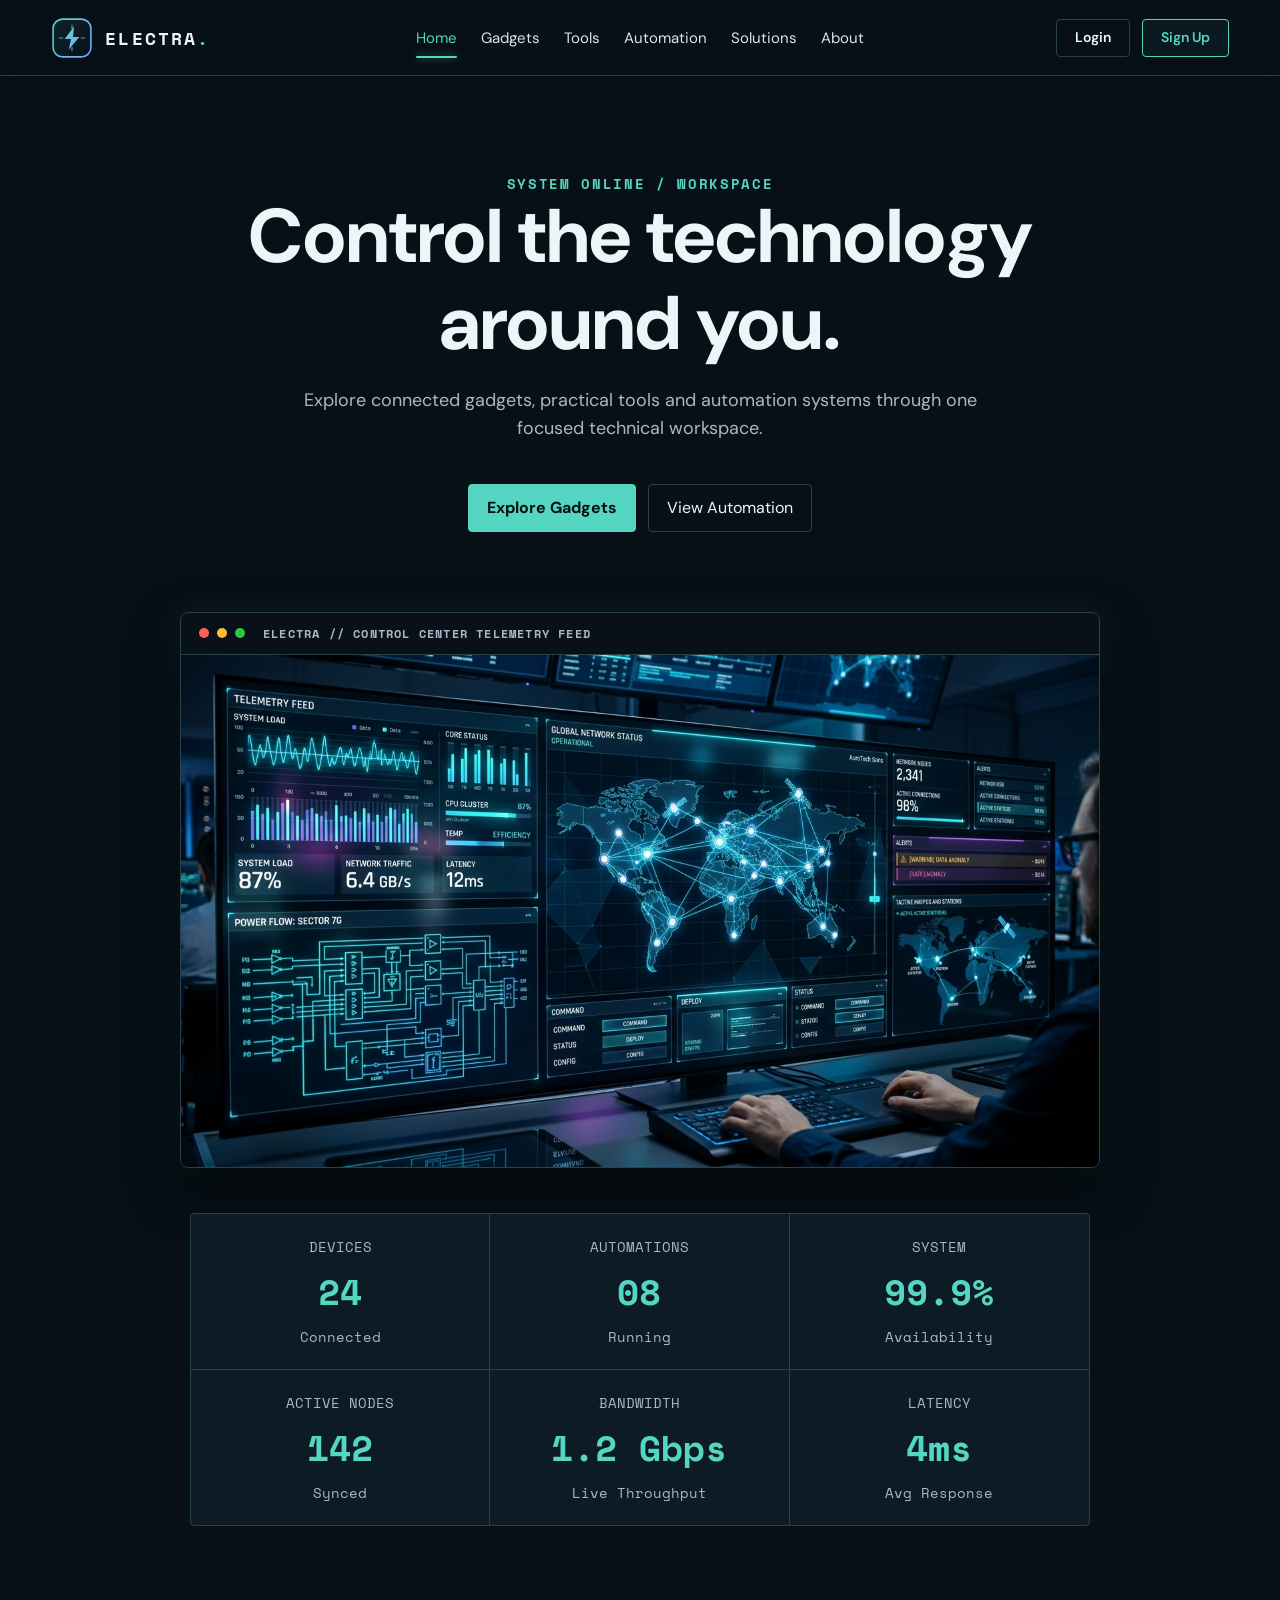
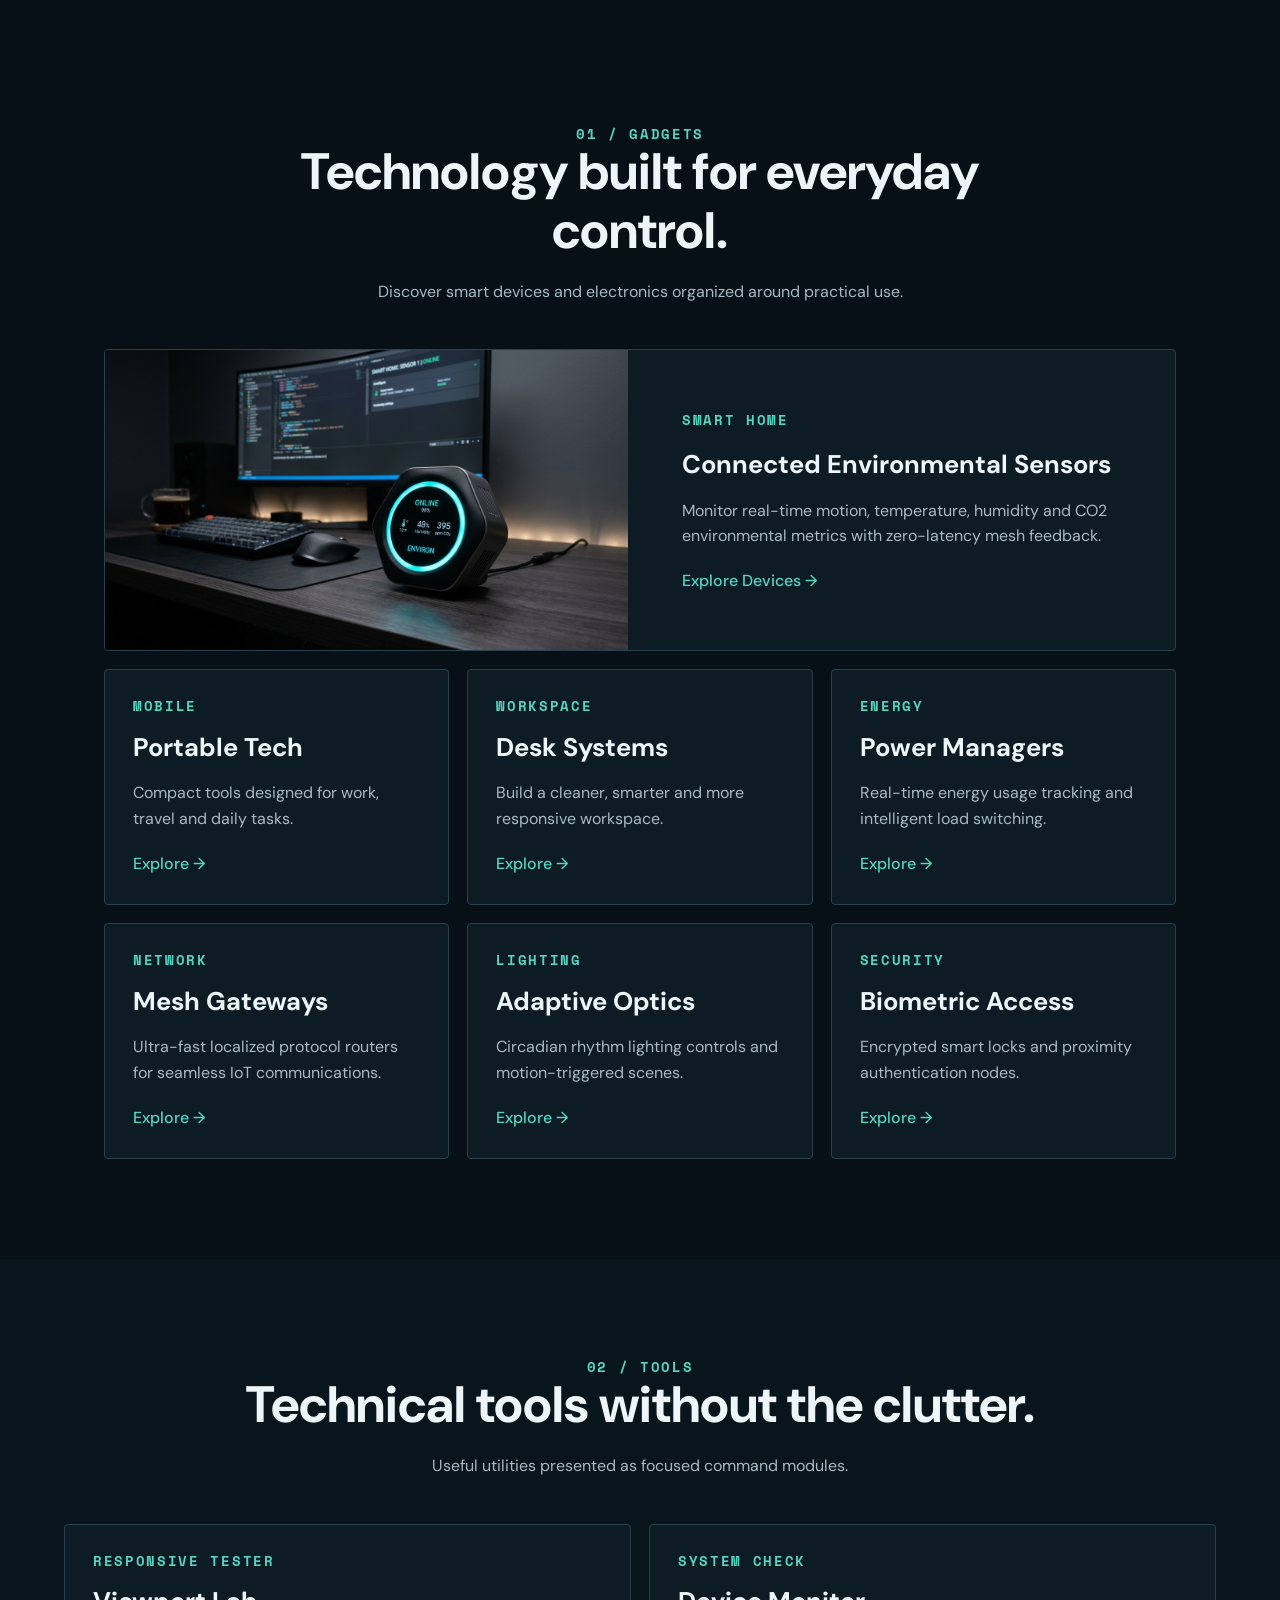
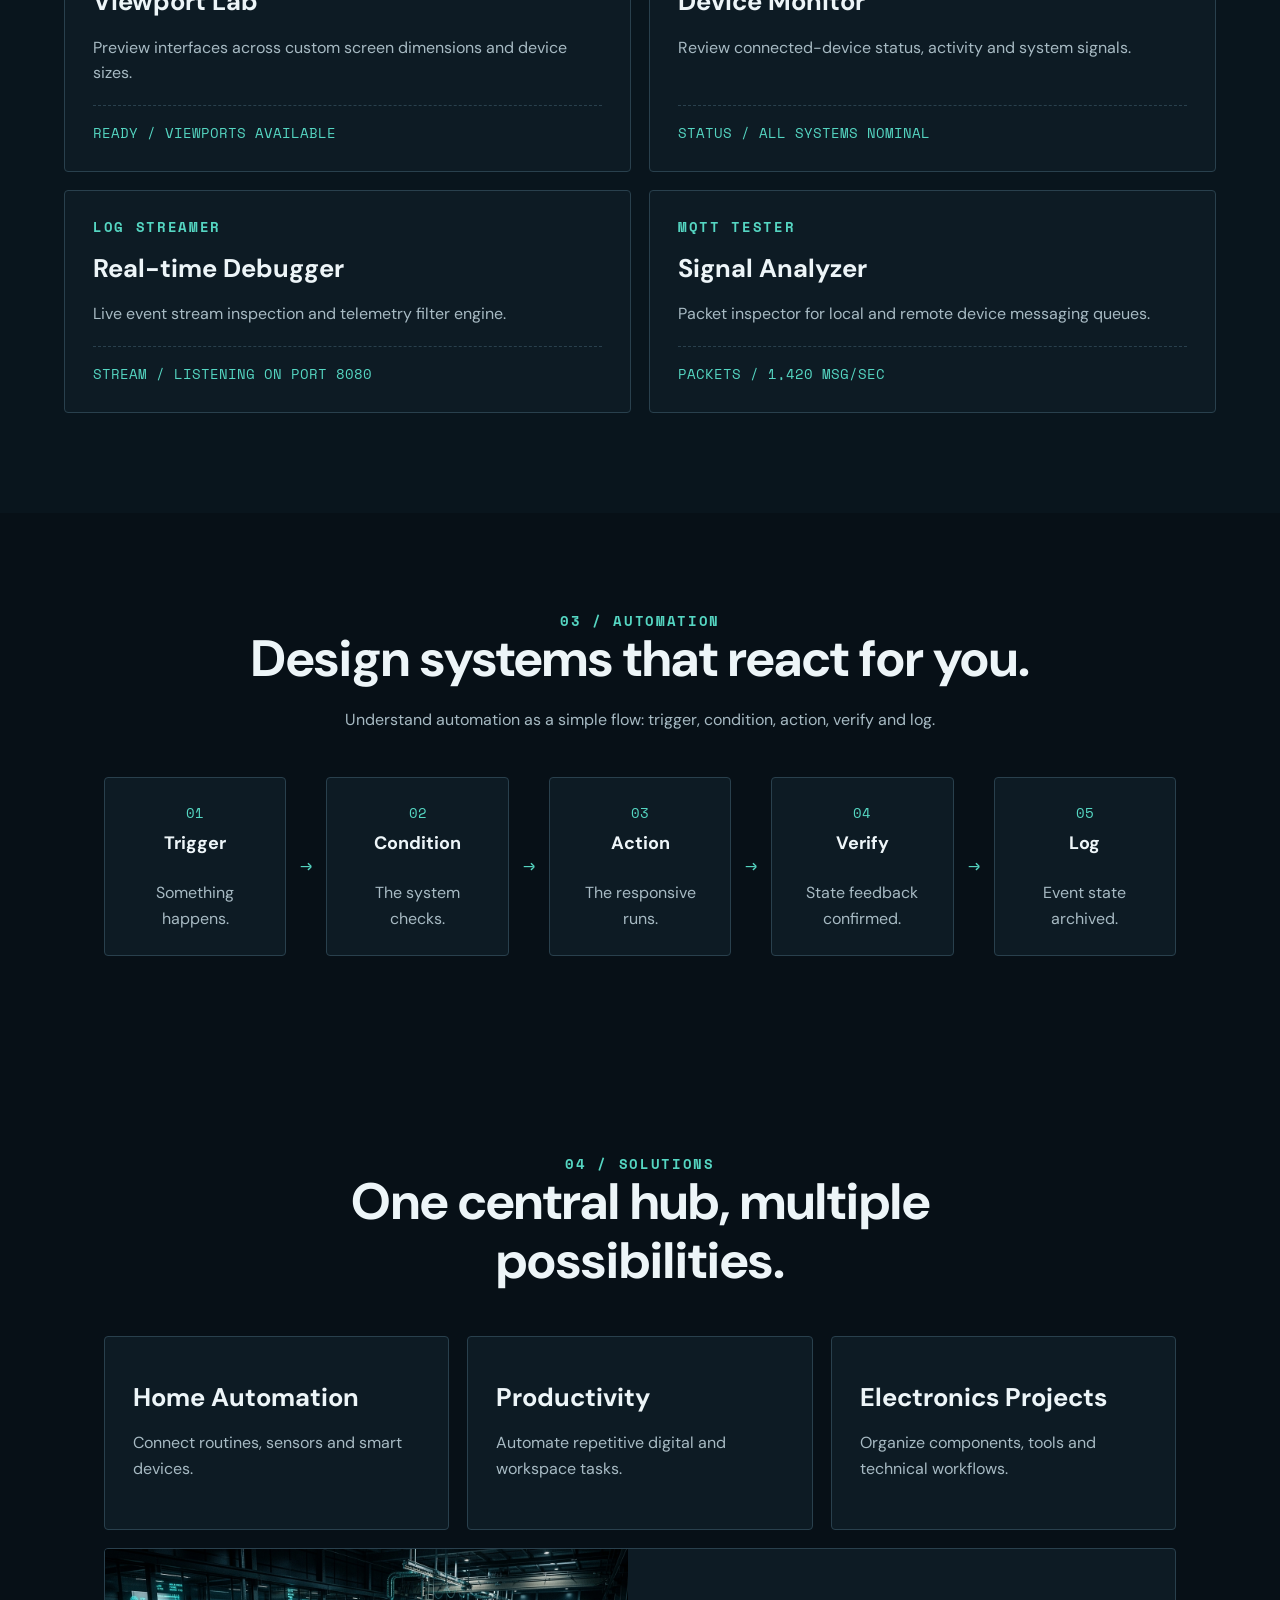
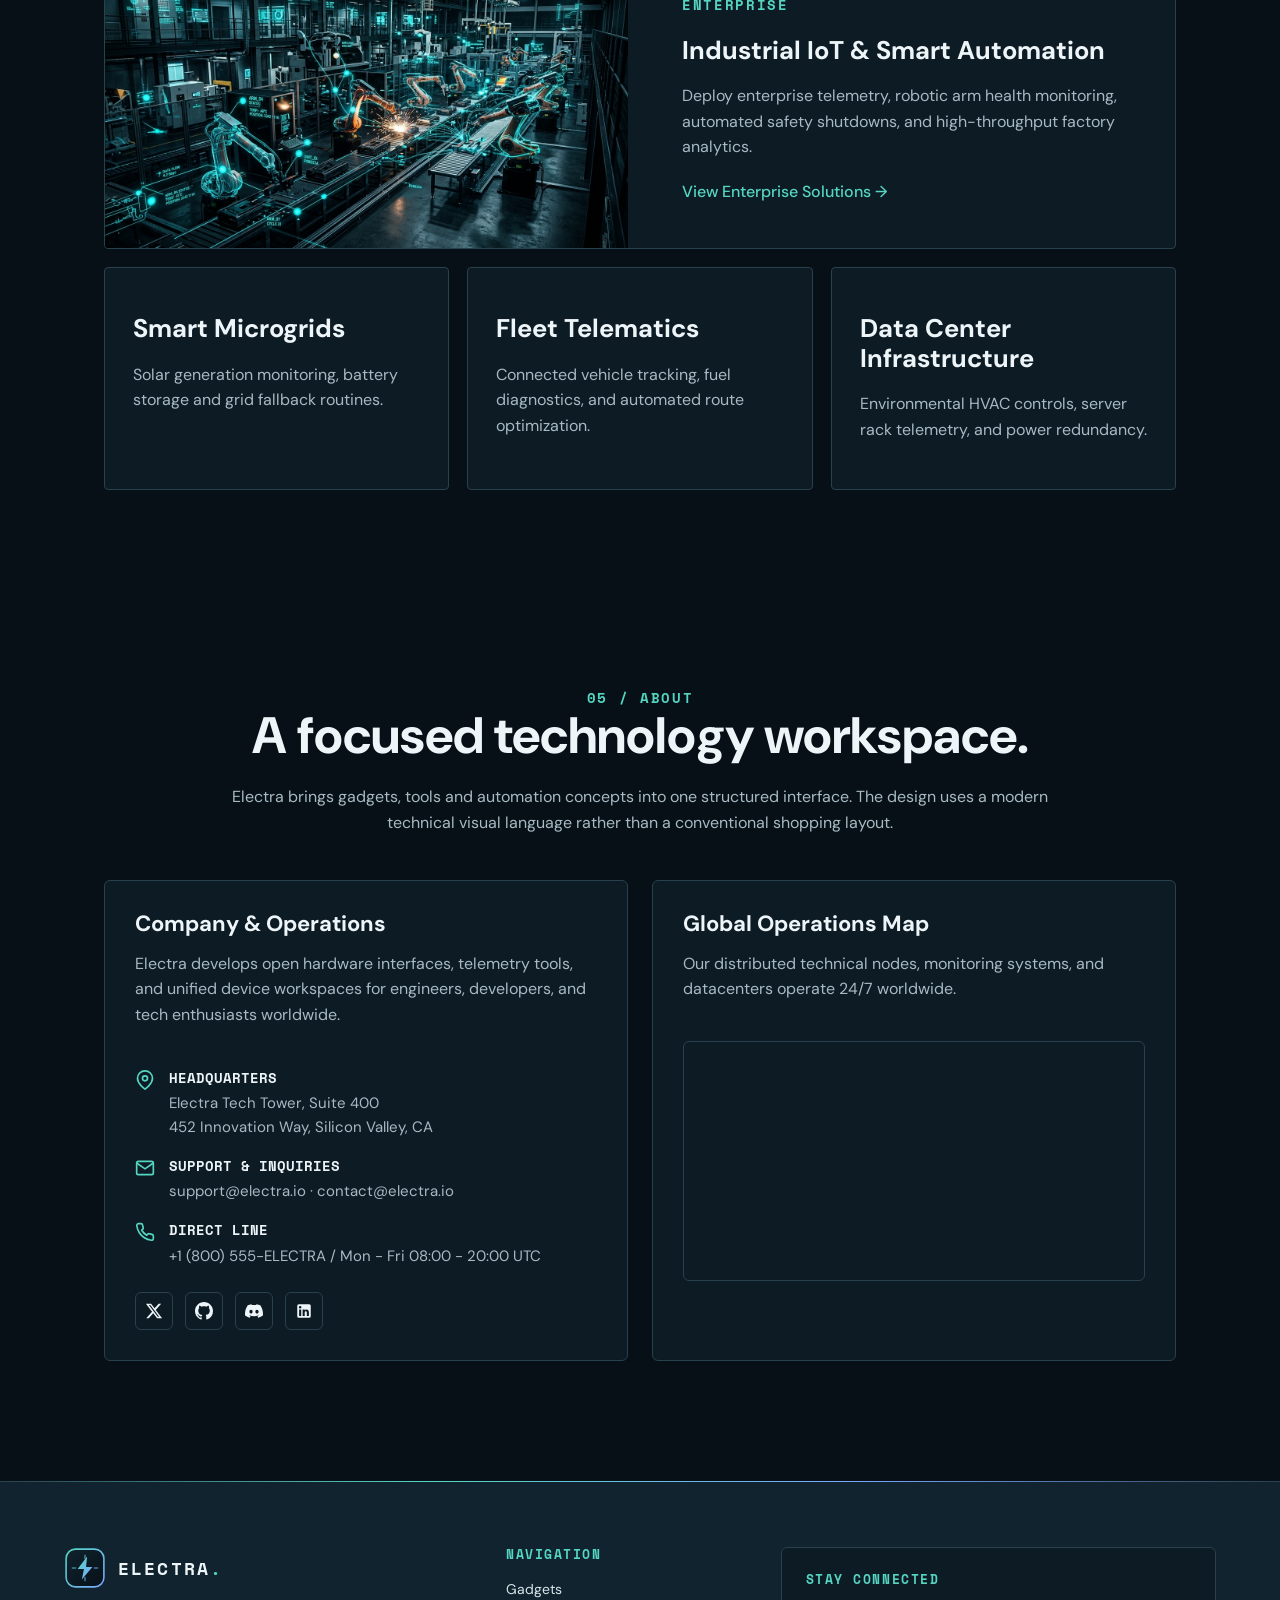
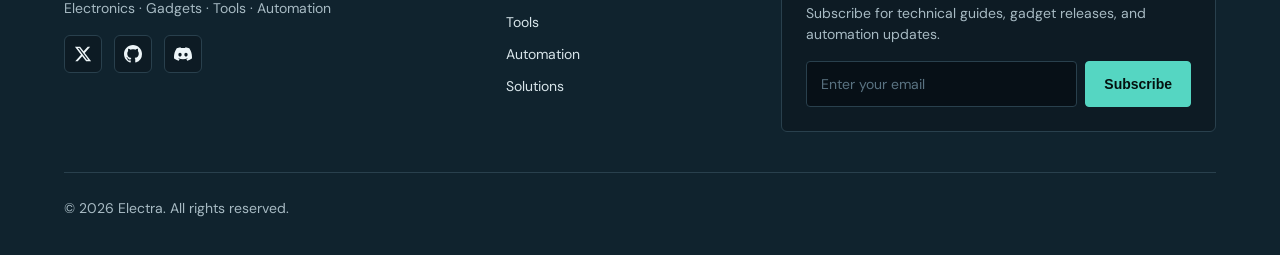
==== index.html @ 89714fe9 "firstcommit" ====
<!doctype html>
<html lang="en">

<head>
  <meta charset="UTF-8">
  <meta name="viewport" content="width=device-width, initial-scale=1.0">
  <title>Electra — Electronics, Gadgets & Automation</title>
  <link rel="icon" type="image/svg+xml" href="favicon.svg">
  <link rel="stylesheet" href="styles.css">
</head>

<body>
  <header class="site-header">
    <a class="brand" href="index.html" aria-label="Electra home">
      <svg class="brand-logo" width="40" height="40" viewBox="0 0 40 40" fill="none" xmlns="http://www.w3.org/2000/svg">
        <defs>
          <linearGradient id="electraGrad" x1="0%" y1="0%" x2="100%" y2="100%">
            <stop offset="0%" stop-color="#55d6c2" />
            <stop offset="100%" stop-color="#7aa7ff" />
          </linearGradient>
          <linearGradient id="bgGrad" x1="0%" y1="0%" x2="100%" y2="100%">
            <stop offset="0%" stop-color="#10232e" />
            <stop offset="100%" stop-color="#071017" />
          </linearGradient>
        </defs>
        <rect x="2" y="2" width="36" height="36" rx="9" fill="url(#bgGrad)" stroke="url(#electraGrad)"
          stroke-width="1.5" />
        <path d="M 8 20 H 11 M 29 20 H 32 M 20 8 V 11 M 20 29 V 32" stroke="url(#electraGrad)" stroke-width="1.5"
          stroke-linecap="round" opacity="0.6" />
        <path d="M22 9L13 21H19L17 31L27 19H21L22 9Z" fill="url(#electraGrad)" />
      </svg>
      <span class="brand-text">ELECTRA<span>.</span></span>
    </a>

    <nav class="main-nav" aria-label="Main navigation">
      <a href="#home" class="active">Home</a>
      <a href="#gadgets">Gadgets</a>
      <a href="#tools">Tools</a>
      <a href="#automation">Automation</a>
      <a href="#solutions">Solutions</a>
      <a href="#about">About</a>
    </nav>

    <div class="auth-links">
      <a class="login" href="login.html">Login</a>
      <a class="signup" href="signup.html">Sign Up</a>
    </div>

    <button class="menu-toggle" aria-label="Open menu">☰</button>
  </header>

  <main id="home">
    <!-- Hero Section -->
    <section class="hero section">
      <div class="eyebrow">SYSTEM ONLINE / WORKSPACE</div>
      <h1>Control the technology around you.</h1>
      <p>Explore connected gadgets, practical tools and automation systems through one focused technical workspace.</p>

      <div class="hero-actions">
        <a class="btn primary" href="#gadgets">Explore Gadgets</a>
        <a class="btn" href="#automation">View Automation</a>
      </div>

      <div class="hero-preview">
        <div class="hero-preview-header">
          <span class="dot red"></span>
          <span class="dot yellow"></span>
          <span class="dot green"></span>
          <span class="preview-title">ELECTRA // CONTROL CENTER TELEMETRY FEED</span>
        </div>
        <img src="images/hero_dashboard.jpg" alt="Electra High Tech Telemetry Control Center" class="hero-img">
      </div>

      <div class="status-grid">
        <div>
          <span>DEVICES</span>
          <strong>24</strong>
          <small>Connected</small>
        </div>
        <div>
          <span>AUTOMATIONS</span>
          <strong>08</strong>
          <small>Running</small>
        </div>
        <div>
          <span>SYSTEM</span>
          <strong>99.9%</strong>
          <small>Availability</small>
        </div>
        <div>
          <span>ACTIVE NODES</span>
          <strong>142</strong>
          <small>Synced</small>
        </div>
        <div>
          <span>BANDWIDTH</span>
          <strong>1.2 Gbps</strong>
          <small>Live Throughput</small>
        </div>
        <div>
          <span>LATENCY</span>
          <strong>4ms</strong>
          <small>Avg Response</small>
        </div>
      </div>
    </section>

    <!-- Gadgets Section -->
    <section id="gadgets" class="section">
      <div class="section-heading">
        <div class="eyebrow">01 / GADGETS</div>
        <h2>Technology built for everyday control.</h2>
        <p>Discover smart devices and electronics organized around practical use.</p>
      </div>

      <div class="card-grid three">
        <article class="panel panel-featured">
          <div class="panel-img-wrap">
            <img src="images/gadget_iot_sensors.jpg" alt="Connected Environmental Sensors" class="panel-img">
          </div>
          <div class="panel-body">
            <span class="tag">SMART HOME</span>
            <h3>Connected Environmental Sensors</h3>
            <p>Monitor real-time motion, temperature, humidity and CO2 environmental metrics with zero-latency mesh
              feedback.</p>
            <a href="#">Explore Devices →</a>
          </div>
        </article>

        <article class="panel">
          <span class="tag">MOBILE</span>
          <h3>Portable Tech</h3>
          <p>Compact tools designed for work, travel and daily tasks.</p>
          <a href="#">Explore →</a>
        </article>

        <article class="panel">
          <span class="tag">WORKSPACE</span>
          <h3>Desk Systems</h3>
          <p>Build a cleaner, smarter and more responsive workspace.</p>
          <a href="#">Explore →</a>
        </article>

        <article class="panel">
          <span class="tag">ENERGY</span>
          <h3>Power Managers</h3>
          <p>Real-time energy usage tracking and intelligent load switching.</p>
          <a href="#">Explore →</a>
        </article>

        <article class="panel">
          <span class="tag">NETWORK</span>
          <h3>Mesh Gateways</h3>
          <p>Ultra-fast localized protocol routers for seamless IoT communications.</p>
          <a href="#">Explore →</a>
        </article>

        <article class="panel">
          <span class="tag">LIGHTING</span>
          <h3>Adaptive Optics</h3>
          <p>Circadian rhythm lighting controls and motion-triggered scenes.</p>
          <a href="#">Explore →</a>
        </article>

        <article class="panel">
          <span class="tag">SECURITY</span>
          <h3>Biometric Access</h3>
          <p>Encrypted smart locks and proximity authentication nodes.</p>
          <a href="#">Explore →</a>
        </article>
      </div>
    </section>

    <!-- Tools Section -->
    <section id="tools" class="section dark-section">
      <div class="section-heading">
        <div class="eyebrow">02 / TOOLS</div>
        <h2>Technical tools without the clutter.</h2>
        <p>Useful utilities presented as focused command modules.</p>
      </div>

      <div class="card-grid two">
        <article class="panel terminal">
          <span class="tag">RESPONSIVE TESTER</span>
          <h3>Viewport Lab</h3>
          <p>Preview interfaces across custom screen dimensions and device sizes.</p>
          <div class="terminal-line">READY / VIEWPORTS AVAILABLE</div>
        </article>

        <article class="panel terminal">
          <span class="tag">SYSTEM CHECK</span>
          <h3>Device Monitor</h3>
          <p>Review connected-device status, activity and system signals.</p>
          <div class="terminal-line">STATUS / ALL SYSTEMS NOMINAL</div>
        </article>

        <article class="panel terminal">
          <span class="tag">LOG STREAMER</span>
          <h3>Real-time Debugger</h3>
          <p>Live event stream inspection and telemetry filter engine.</p>
          <div class="terminal-line">STREAM / LISTENING ON PORT 8080</div>
        </article>

        <article class="panel terminal">
          <span class="tag">MQTT TESTER</span>
          <h3>Signal Analyzer</h3>
          <p>Packet inspector for local and remote device messaging queues.</p>
          <div class="terminal-line">PACKETS / 1,420 MSG/SEC</div>
        </article>
      </div>
    </section>

    <!-- Automation Section -->
    <section id="automation" class="section">
      <div class="section-heading">
        <div class="eyebrow">03 / AUTOMATION</div>
        <h2>Design systems that react for you.</h2>
        <p>Understand automation as a simple flow: trigger, condition, action, verify and log.</p>
      </div>

      <div class="flow">
        <div class="flow-node">
          <span>01</span>
          <h3>Trigger</h3>
          <p>Something happens.</p>
        </div>
        <div class="flow-arrow">→</div>

        <div class="flow-node">
          <span>02</span>
          <h3>Condition</h3>
          <p>The system checks.</p>
        </div>
        <div class="flow-arrow">→</div>

        <div class="flow-node">
          <span>03</span>
          <h3>Action</h3>
          <p>The responsive runs.</p>
        </div>
        <div class="flow-arrow">→</div>

        <div class="flow-node">
          <span>04</span>
          <h3>Verify</h3>
          <p>State feedback confirmed.</p>
        </div>
        <div class="flow-arrow">→</div>

        <div class="flow-node">
          <span>05</span>
          <h3>Log</h3>
          <p>Event state archived.</p>
        </div>
      </div>
    </section>

    <!-- Solutions Section -->
    <section id="solutions" class="section">
      <div class="section-heading">
        <div class="eyebrow">04 / SOLUTIONS</div>
        <h2>One central hub, multiple possibilities.</h2>
      </div>

      <div class="card-grid three">
        <article class="panel">
          <h3>Home Automation</h3>
          <p>Connect routines, sensors and smart devices.</p>
        </article>
        <article class="panel">
          <h3>Productivity</h3>
          <p>Automate repetitive digital and workspace tasks.</p>
        </article>
        <article class="panel">
          <h3>Electronics Projects</h3>
          <p>Organize components, tools and technical workflows.</p>
        </article>
        <article class="panel panel-featured">
          <div class="panel-img-wrap">
            <img src="images/solution_industrial.jpg" alt="Industrial Automation & IoT Telemetry" class="panel-img">
          </div>
          <div class="panel-body">
            <span class="tag">ENTERPRISE</span>
            <h3>Industrial IoT & Smart Automation</h3>
            <p>Deploy enterprise telemetry, robotic arm health monitoring, automated safety shutdowns, and
              high-throughput factory analytics.</p>
            <a href="#">View Enterprise Solutions →</a>
          </div>
        </article>
        <article class="panel">
          <h3>Smart Microgrids</h3>
          <p>Solar generation monitoring, battery storage and grid fallback routines.</p>
        </article>
        <article class="panel">
          <h3>Fleet Telematics</h3>
          <p>Connected vehicle tracking, fuel diagnostics, and automated route optimization.</p>
        </article>
        <article class="panel">
          <h3>Data Center Infrastructure</h3>
          <p>Environmental HVAC controls, server rack telemetry, and power redundancy.</p>
        </article>
      </div>
    </section>

    <!-- About & Contact Section -->
    <section id="about" class="section about">
      <div class="section-heading">
        <div class="eyebrow">05 / ABOUT</div>
        <h2>A focused technology workspace.</h2>
        <p>Electra brings gadgets, tools and automation concepts into one structured interface. The design uses a modern
          technical visual language rather than a conventional shopping layout.</p>
      </div>

      <div class="about-grid">
        <div class="about-card">
          <h3>Company & Operations</h3>
          <p>Electra develops open hardware interfaces, telemetry tools, and unified device workspaces for engineers,
            developers, and tech enthusiasts worldwide.</p>

          <div class="contact-info-list">
            <div class="contact-info-item">
              <svg width="20" height="20" viewBox="0 0 24 24" fill="none" stroke="currentColor" stroke-width="2">
                <path d="M21 10c0 7-9 13-9 13s-9-6-9-13a9 9 0 0 1 18 0z"></path>
                <circle cx="12" cy="10" r="3"></circle>
              </svg>
              <div>
                <strong>HEADQUARTERS</strong>
                Electra Tech Tower, Suite 400<br>452 Innovation Way, Silicon Valley, CA
              </div>
            </div>

            <div class="contact-info-item">
              <svg width="20" height="20" viewBox="0 0 24 24" fill="none" stroke="currentColor" stroke-width="2">
                <path d="M4 4h16c1.1 0 2 .9 2 2v12c0 1.1-.9 2-2 2H4c-1.1 0-2-.9-2-2V6c0-1.1.9-2 2-2z"></path>
                <polyline points="22,6 12,13 2,6"></polyline>
              </svg>
              <div>
                <strong>SUPPORT & INQUIRIES</strong>
                support@electra.io · contact@electra.io
              </div>
            </div>

            <div class="contact-info-item">
              <svg width="20" height="20" viewBox="0 0 24 24" fill="none" stroke="currentColor" stroke-width="2">
                <path
                  d="M22 16.92v3a2 2 0 0 1-2.18 2 19.79 19.79 0 0 1-8.63-3.07 19.5 19.5 0 0 1-6-6 19.79 19.79 0 0 1-3.07-8.67A2 2 0 0 1 4.11 2h3a2 2 0 0 1 2 1.72 12.84 12.84 0 0 0 .7 2.81 2 2 0 0 1-.45 2.11L8.09 9.91a16 16 0 0 0 6 6l1.27-1.27a2 2 0 0 1 2.11-.45 12.84 12.84 0 0 0 2.81.7A2 2 0 0 1 22 16.92z">
                </path>
              </svg>
              <div>
                <strong>DIRECT LINE</strong>
                +1 (800) 555-ELECTRA / Mon - Fri 08:00 - 20:00 UTC
              </div>
            </div>
          </div>

          <div class="social-links" style="margin-top: 24px;" aria-label="Social media links">
            <a href="#" class="social-icon" aria-label="X (Twitter)" title="X (Twitter)">
              <svg width="18" height="18" viewBox="0 0 24 24" fill="currentColor">
                <path
                  d="M18.244 2.25h3.308l-7.227 8.26 8.502 11.24H16.17l-5.214-6.817L4.99 21.75H1.68l7.73-8.835L1.254 2.25H8.08l4.713 6.231zm-1.161 17.52h1.833L7.084 4.126H5.117z" />
              </svg>
            </a>
            <a href="#" class="social-icon" aria-label="GitHub" title="GitHub">
              <svg width="18" height="18" viewBox="0 0 24 24" fill="currentColor">
                <path
                  d="M12 0C5.37 0 0 5.37 0 12c0 5.31 3.435 9.795 8.205 11.385.6.105.825-.255.825-.57 0-.285-.015-1.23-.015-2.235-3.015.555-3.795-.735-4.035-1.41-.135-.345-.72-1.41-1.23-1.695-.42-.225-1.02-.78-.015-.795.945-.015 1.62.87 1.845 1.23 1.08 1.815 2.805 1.305 3.495.99.105-.78.42-1.305.765-1.605-2.67-.3-5.46-1.335-5.46-5.925 0-1.305.465-2.385 1.23-3.225-.12-.3-.54-1.53.12-3.18 0 0 1.005-.315 3.3 1.23.96-.27 1.98-.405 3-.405s2.04.135 3 .405c2.295-1.56 3.3-1.23 3.3-1.23.66 1.65.24 2.88.12 3.18.765.84 1.23 1.905 1.23 3.225 0 4.605-2.805 5.625-5.475 5.925.435.375.81 1.095.81 2.22 0 1.605-.015 2.895-.015 3.3 0 .315.225.69.825.57A12.02 12.02 0 0024 12c0-6.63-5.37-12-12-12z" />
              </svg>
            </a>
            <a href="#" class="social-icon" aria-label="Discord" title="Discord">
              <svg width="18" height="18" viewBox="0 0 24 24" fill="currentColor">
                <path
                  d="M20.317 4.37a19.791 19.791 0 00-4.885-1.515.074.074 0 00-.079.037c-.21.375-.444.864-.608 1.25a18.27 18.27 0 00-5.487 0 12.64 12.64 0 00-.617-1.25.077.077 0 00-.079-.037A19.736 19.736 0 003.677 4.37a.07.07 0 00-.032.027C.533 9.046-.32 13.58.099 18.057a.082.082 0 00.031.057 19.9 19.9 0 005.993 3.03.078.078 0 00.084-.028c.462-.63.874-1.295 1.226-1.994.021-.041.001-.09-.041-.106a13.107 13.107 0 01-1.872-.892.077.077 0 01-.008-.128 10.2 10.2 0 00.372-.292.074.074 0 01.077-.01c3.928 1.793 8.18 1.793 12.061 0a.074.074 0 01.078.009c.12.098.246.198.373.292a.077.077 0 01-.006.127 12.299 12.299 0 01-1.873.892.077.077 0 00-.041.107c.36.698.772 1.362 1.225 1.993a.076.076 0 00.084.028 19.839 19.839 0 006.002-3.03.077.077 0 00.032-.054c.5-5.177-.838-9.674-3.549-13.66a.061.061 0 00-.031-.028zM8.02 15.33c-1.183 0-2.157-1.085-2.157-2.419 0-1.333.956-2.419 2.157-2.419 1.21 0 2.176 1.096 2.157 2.42 0 1.333-.956 2.418-2.157 2.418zm7.975 0c-1.183 0-2.157-1.085-2.157-2.419 0-1.333.955-2.419 2.157-2.419 1.21 0 2.176 1.096 2.157 2.42 0 1.333-.946 2.418-2.157 2.418z" />
              </svg>
            </a>
            <a href="#" class="social-icon" aria-label="LinkedIn" title="LinkedIn">
              <svg width="18" height="18" viewBox="0 0 24 24" fill="currentColor">
                <path
                  d="M19 3a2 2 0 0 1 2 2v14a2 2 0 0 1-2 2H5a2 2 0 0 1-2-2V5a2 2 0 0 1 2-2h14m-.5 15.5v-5.3a3.26 3.26 0 0 0-3.26-3.26c-.85 0-1.84.52-2.28 1.3v-1.11h-2.79v8.37h2.79v-4.93c0-.77.62-1.4 1.39-1.4a1.4 1.4 0 0 1 1.4 1.4v4.93h2.75M6.88 8.56a1.68 1.68 0 0 0 1.68-1.68c0-.93-.75-1.69-1.68-1.69a1.69 1.69 0 0 0-1.69 1.69c0 .93.76 1.68 1.69 1.68m1.39 9.94v-8.37H5.5v8.37h2.77z" />
              </svg>
            </a>
          </div>
        </div>

        <div class="about-card">
          <h3>Global Operations Map</h3>
          <p>Our distributed technical nodes, monitoring systems, and datacenters operate 24/7 worldwide.</p>
          <div class="map-container">
            <iframe title="Electra Location Map"
              src="https://www.google.com/maps/embed?pb=!1m18!1m12!1m3!1d100939.98555098464!2d-122.0838572!3d37.3860517!2m3!1f0!2f0!3f0!3m2!1i1024!2i768!4f13.1!3m3!1m2!1s0x808fb7495bec0189%3A0x7c17d44a466baf9b!2sSilicon%20Valley%2C%20CA!5e0!3m2!1sen!2sus!4v1620000000000!5m2!1sen!2sus"
              loading="lazy"></iframe>
          </div>
        </div>
      </div>
    </section>
  </main>

  <footer class="site-footer">
    <div class="footer-container">
      <div class="footer-brand">
        <a class="brand" href="index.html" aria-label="Electra home">
          <svg class="brand-logo" width="36" height="36" viewBox="0 0 40 40" fill="none"
            xmlns="http://www.w3.org/2000/svg">
            <defs>
              <linearGradient id="electraGradFooter" x1="0%" y1="0%" x2="100%" y2="100%">
                <stop offset="0%" stop-color="#55d6c2" />
                <stop offset="100%" stop-color="#7aa7ff" />
              </linearGradient>
              <linearGradient id="bgGradFooter" x1="0%" y1="0%" x2="100%" y2="100%">
                <stop offset="0%" stop-color="#10232e" />
                <stop offset="100%" stop-color="#071017" />
              </linearGradient>
            </defs>
            <rect x="2" y="2" width="36" height="36" rx="9" fill="url(#bgGradFooter)" stroke="url(#electraGradFooter)"
              stroke-width="1.5" />
            <path d="M 8 20 H 11 M 29 20 H 32 M 20 8 V 11 M 20 29 V 32" stroke="url(#electraGradFooter)"
              stroke-width="1.5" stroke-linecap="round" opacity="0.6" />
            <path d="M22 9L13 21H19L17 31L27 19H21L22 9Z" fill="url(#electraGradFooter)" />
          </svg>
          <span class="brand-text">ELECTRA<span>.</span></span>
        </a>
        <p>Electronics · Gadgets · Tools · Automation</p>

        <div class="social-links" aria-label="Social media links">
          <a href="#" class="social-icon" aria-label="X (Twitter)" title="X (Twitter)">
            <svg width="18" height="18" viewBox="0 0 24 24" fill="currentColor">
              <path
                d="M18.244 2.25h3.308l-7.227 8.26 8.502 11.24H16.17l-5.214-6.817L4.99 21.75H1.68l7.73-8.835L1.254 2.25H8.08l4.713 6.231zm-1.161 17.52h1.833L7.084 4.126H5.117z" />
            </svg>
          </a>
          <a href="#" class="social-icon" aria-label="GitHub" title="GitHub">
            <svg width="18" height="18" viewBox="0 0 24 24" fill="currentColor">
              <path
                d="M12 0C5.37 0 0 5.37 0 12c0 5.31 3.435 9.795 8.205 11.385.6.105.825-.255.825-.57 0-.285-.015-1.23-.015-2.235-3.015.555-3.795-.735-4.035-1.41-.135-.345-.72-1.41-1.23-1.695-.42-.225-1.02-.78-.015-.795.945-.015 1.62.87 1.845 1.23 1.08 1.815 2.805 1.305 3.495.99.105-.78.42-1.305.765-1.605-2.67-.3-5.46-1.335-5.46-5.925 0-1.305.465-2.385 1.23-3.225-.12-.3-.54-1.53.12-3.18 0 0 1.005-.315 3.3 1.23.96-.27 1.98-.405 3-.405s2.04.135 3 .405c2.295-1.56 3.3-1.23 3.3-1.23.66 1.65.24 2.88.12 3.18.765.84 1.23 1.905 1.23 3.225 0 4.605-2.805 5.625-5.475 5.925.435.375.81 1.095.81 2.22 0 1.605-.015 2.895-.015 3.3 0 .315.225.69.825.57A12.02 12.02 0 0024 12c0-6.63-5.37-12-12-12z" />
            </svg>
          </a>
          <a href="#" class="social-icon" aria-label="Discord" title="Discord">
            <svg width="18" height="18" viewBox="0 0 24 24" fill="currentColor">
              <path
                d="M20.317 4.37a19.791 19.791 0 00-4.885-1.515.074.074 0 00-.079.037c-.21.375-.444.864-.608 1.25a18.27 18.27 0 00-5.487 0 12.64 12.64 0 00-.617-1.25.077.077 0 00-.079-.037A19.736 19.736 0 003.677 4.37a.07.07 0 00-.032.027C.533 9.046-.32 13.58.099 18.057a.082.082 0 00.031.057 19.9 19.9 0 005.993 3.03.078.078 0 00.084-.028c.462-.63.874-1.295 1.226-1.994.021-.041.001-.09-.041-.106a13.107 13.107 0 01-1.872-.892.077.077 0 01-.008-.128 10.2 10.2 0 00.372-.292.074.074 0 01.077-.01c3.928 1.793 8.18 1.793 12.061 0a.074.074 0 01.078.009c.12.098.246.198.373.292a.077.077 0 01-.006.127 12.299 12.299 0 01-1.873.892.077.077 0 00-.041.107c.36.698.772 1.362 1.225 1.993a.076.076 0 00.084.028 19.839 19.839 0 006.002-3.03.077.077 0 00.032-.054c.5-5.177-.838-9.674-3.549-13.66a.061.061 0 00-.031-.028zM8.02 15.33c-1.183 0-2.157-1.085-2.157-2.419 0-1.333.956-2.419 2.157-2.419 1.21 0 2.176 1.096 2.157 2.42 0 1.333-.956 2.418-2.157 2.418zm7.975 0c-1.183 0-2.157-1.085-2.157-2.419 0-1.333.955-2.419 2.157-2.419 1.21 0 2.176 1.096 2.157 2.42 0 1.333-.946 2.418-2.157 2.418z" />
            </svg>
          </a>
        </div>
      </div>

      <div class="footer-col">
        <h4 class="footer-title">Navigation</h4>
        <div class="footer-links">
          <a href="#gadgets">Gadgets</a>
          <a href="#tools">Tools</a>
          <a href="#automation">Automation</a>
          <a href="#solutions">Solutions</a>
        </div>
      </div>

      <div class="footer-newsletter">
        <h4 class="footer-title">Stay Connected</h4>
        <p class="newsletter-desc">Subscribe for technical guides, gadget releases, and automation updates.</p>
        <form class="newsletter-form">
          <div class="newsletter-input-wrap">
            <input type="email" class="newsletter-input" placeholder="Enter your email" required
              aria-label="Email address for newsletter">
            <button type="submit" class="btn primary newsletter-btn">Subscribe</button>
          </div>
        </form>
      </div>
    </div>

    <div class="footer-bottom">
      <p class="copyright">© 2026 Electra. All rights reserved.</p>
    </div>
  </footer>

  <script src="script.js"></script>
</body>

</html>
---- styles.css ----
@import url('https://fonts.googleapis.com/css2?family=DM+Sans:wght@400;500;600;700&family=Space+Mono:wght@400;700&display=swap');

:root {
  --bg: #071017;
  --surface: #0d1b24;
  --surface2: #10232e;
  --line: #29404d;
  --text: #edf5f8;
  --muted: #a7bac3;
  --accent: #55d6c2;
  --accent2: #7aa7ff;
  --max: 1200px;
}

* {
  box-sizing: border-box;
}

html {
  scroll-behavior: smooth;
}

body {
  margin: 0;
  background: var(--bg);
  color: var(--text);
  font-family: "DM Sans", -apple-system, BlinkMacSystemFont, sans-serif;
  font-size: 16px;
  line-height: 1.6;
}

a {
  color: inherit;
  text-decoration: none;
  transition: color 0.2s ease, border-color 0.2s ease;
}

p {
  color: var(--muted);
  margin: 0 0 1.2rem;
}

/* Header & Navigation */
.site-header {
  position: sticky;
  top: 0;
  z-index: 20;
  min-height: 76px;
  padding: 0 4vw;
  display: grid;
  grid-template-columns: 1fr auto 1fr;
  align-items: center;
  gap: 24px;
  background: rgba(7, 16, 23, 0.94);
  border-bottom: 1px solid var(--line);
  backdrop-filter: blur(14px);
}

.brand {
  display: flex;
  align-items: center;
  gap: 12px;
  font-weight: 700;
  letter-spacing: 0.05em;
  white-space: nowrap;
  text-decoration: none;
}

.brand-logo {
  width: 42px;
  height: 42px;
  flex-shrink: 0;
  transition: transform 0.3s ease, filter 0.3s ease;
}

.brand:hover .brand-logo {
  transform: scale(1.06);
  filter: drop-shadow(0 0 10px rgba(85, 214, 194, 0.5));
}

.brand-text {
  font-size: 18px;
  font-family: "Space Mono", monospace;
  font-weight: 700;
  letter-spacing: 0.12em;
  color: var(--text);
  line-height: 1;
}

.brand-text span {
  color: var(--accent);
}

.main-nav {
  display: flex;
  justify-content: center;
  align-items: center;
  gap: 24px;
}

.main-nav a {
  font-size: 15px;
  color: #d8e5ea;
  position: relative;
  padding: 4px 0;
  transition: color 0.2s ease;
}

.main-nav a:hover,
.main-nav a.active {
  color: var(--accent);
}

.main-nav a.active::after {
  content: "";
  position: absolute;
  bottom: -4px;
  left: 0;
  right: 0;
  height: 2px;
  background: var(--accent);
  border-radius: 2px;
  box-shadow: 0 0 8px rgba(85, 214, 194, 0.6);
}

.auth-links {
  display: flex;
  justify-content: flex-end;
  align-items: center;
  gap: 12px;
}

.auth-links a {
  font-size: 14px;
  font-weight: 600;
  display: inline-flex;
  align-items: center;
  justify-content: center;
  height: 38px;
  padding: 0 18px;
  border-radius: 4px;
  text-decoration: none;
  box-sizing: border-box;
  transition: all 0.2s ease;
}

.auth-links .login {
  border: 1px solid var(--line);
  color: var(--text);
  background: transparent;
}

.auth-links .login:hover {
  border-color: var(--accent);
  color: var(--accent);
  background: rgba(85, 214, 194, 0.05);
}

.auth-links .signup {
  border: 1px solid var(--accent);
  color: var(--accent);
  background: rgba(85, 214, 194, 0.05);
}

.auth-links .signup:hover {
  background: var(--accent);
  color: #04110f;
  box-shadow: 0 4px 15px rgba(85, 214, 194, 0.25);
}

.menu-toggle {
  display: none;
  background: none;
  border: 0;
  color: var(--text);
  font-size: 24px;
  cursor: pointer;
  padding: 8px;
}

/* Page Layout & Sections */
.section {
  max-width: var(--max);
  margin: auto;
  padding: 100px 5vw;
}

.hero {
  text-align: center;
  min-height: calc(100vh - 76px);
  display: flex;
  flex-direction: column;
  align-items: center;
  justify-content: center;
}

.eyebrow,
.tag {
  font: 700 14px/1.2 "Space Mono", monospace;
  letter-spacing: 0.12em;
  color: var(--accent);
}

h1, h2, h3 {
  margin: 0 0 18px;
  line-height: 1.15;
}

h1 {
  font-size: clamp(42px, 6vw, 76px);
  max-width: 900px;
}

h2 {
  font-size: clamp(30px, 4vw, 52px);
}

h3 {
  font-size: clamp(20px, 2vw, 26px);
}

.hero > p {
  max-width: 720px;
  font-size: 18px;
}

.hero-actions {
  display: flex;
  gap: 12px;
  flex-wrap: wrap;
  justify-content: center;
  margin: 22px 0 45px;
}

.btn {
  display: inline-flex;
  align-items: center;
  justify-content: center;
  min-height: 46px;
  padding: 10px 18px;
  border: 1px solid var(--line);
  font-size: 16px;
  border-radius: 4px;
  transition: background 0.2s ease, border-color 0.2s ease, transform 0.2s ease;
}

.btn:hover {
  border-color: var(--accent);
  transform: translateY(-2px);
}

.btn.primary {
  background: var(--accent);
  color: #04110f;
  border-color: var(--accent);
  font-weight: 700;
}

.btn.primary:hover {
  background: #6ae5d2;
  box-shadow: 0 4px 20px rgba(85, 214, 194, 0.3);
}

/* Status Dashboard Grid */
.status-grid {
  width: min(900px, 100%);
  display: grid;
  grid-template-columns: repeat(3, 1fr);
  border: 1px solid var(--line);
  background: var(--surface);
  border-radius: 4px;
  overflow: hidden;
}

.status-grid div {
  padding: 22px;
  border-right: 1px solid var(--line);
  border-bottom: 1px solid var(--line);
}

.status-grid div:nth-child(3n) {
  border-right: 0;
}

.status-grid div:nth-child(n+4) {
  border-bottom: 0;
}

.status-grid span,
.status-grid small {
  display: block;
  font: 14px "Space Mono", monospace;
  color: var(--muted);
}

.status-grid strong {
  display: block;
  font: 700 clamp(24px, 3vw, 36px) "Space Mono", monospace;
  margin: 8px 0;
  color: var(--accent);
}

/* Headings & Card Grids */
.section-heading {
  text-align: center;
  max-width: 820px;
  margin: 0 auto 45px;
}

.card-grid {
  display: grid;
  gap: 18px;
  align-items: stretch;
}

.card-grid.three {
  grid-template-columns: repeat(3, 1fr);
}

.card-grid.two {
  grid-template-columns: repeat(2, 1fr);
}

.panel {
  background: var(--surface);
  border: 1px solid var(--line);
  padding: 28px;
  min-width: 0;
  border-radius: 4px;
  display: flex;
  flex-direction: column;
  justify-content: flex-start;
  height: 100%;
  box-sizing: border-box;
  transition: border-color 0.3s ease, transform 0.3s ease, box-shadow 0.3s ease;
}

.panel:hover {
  border-color: var(--accent);
  transform: translateY(-3px);
  box-shadow: 0 8px 30px rgba(7, 16, 23, 0.6);
}

.panel h3 {
  margin-top: 18px;
}

.panel p {
  flex: 1;
}

.panel a {
  color: var(--accent);
  font-size: 16px;
  font-weight: 500;
  display: inline-flex;
  align-items: center;
  gap: 4px;
  margin-top: auto;
  align-self: flex-start;
  transition: gap 0.2s ease;
}

/* Hero Visual Showcase */
.hero-preview {
  width: min(920px, 100%);
  margin: 35px auto 45px;
  background: var(--surface);
  border: 1px solid var(--line);
  border-radius: 8px;
  overflow: hidden;
  box-shadow: 0 20px 50px rgba(0, 0, 0, 0.7), 0 0 30px rgba(85, 214, 194, 0.1);
  transition: border-color 0.3s ease, transform 0.3s ease;
}

.hero-preview:hover {
  border-color: var(--accent);
  transform: translateY(-4px);
}

.hero-preview-header {
  display: flex;
  align-items: center;
  gap: 8px;
  padding: 12px 18px;
  background: rgba(7, 16, 23, 0.8);
  border-bottom: 1px solid var(--line);
}

.hero-preview-header .dot {
  width: 10px;
  height: 10px;
  border-radius: 50%;
}

.hero-preview-header .dot.red { background: #ff5f56; }
.hero-preview-header .dot.yellow { background: #ffbd2e; }
.hero-preview-header .dot.green { background: #27c93f; }

.preview-title {
  font: 700 12px "Space Mono", monospace;
  color: var(--muted);
  letter-spacing: 0.1em;
  margin-left: 10px;
}

.hero-img {
  width: 100%;
  height: auto;
  display: block;
  object-fit: cover;
}

/* Panel Featured Image Cards */
.panel-featured {
  display: grid;
  grid-template-columns: 1fr 1fr;
  gap: 24px;
  align-items: center;
  grid-column: 1 / -1;
  padding: 0;
  overflow: hidden;
}

.panel-img-wrap {
  position: relative;
  width: 100%;
  height: 100%;
  min-height: 240px;
  overflow: hidden;
  background: var(--bg);
}

.panel-img {
  width: 100%;
  height: 100%;
  object-fit: cover;
  transition: transform 0.4s ease, filter 0.4s ease;
}

.panel-featured:hover .panel-img {
  transform: scale(1.05);
  filter: brightness(1.1);
}

.panel-body {
  padding: 30px;
}

.dark-section {
  max-width: none;
  background: #09151d;
}

.dark-section > .section-heading,
.dark-section > .card-grid {
  max-width: var(--max);
  margin-left: auto;
  margin-right: auto;
}

.terminal {
  min-height: 220px;
  display: flex;
  flex-direction: column;
  justify-content: flex-start;
}

.terminal-line {
  margin-top: auto;
  padding-top: 16px;
  border-top: 1px dashed var(--line);
  font: 14px "Space Mono", monospace;
  color: var(--accent);
}

/* Automation Flow Diagram */
.flow {
  display: flex;
  align-items: stretch;
  justify-content: center;
  flex-wrap: wrap;
  gap: 12px;
  max-width: 1100px;
  margin: auto;
}

.flow-node {
  background: var(--surface);
  border: 1px solid var(--line);
  padding: 24px 20px;
  text-align: center;
  border-radius: 4px;
  flex: 1;
  min-width: 170px;
  display: flex;
  flex-direction: column;
  justify-content: flex-start;
  align-self: stretch;
  box-sizing: border-box;
  transition: border-color 0.3s ease, transform 0.3s ease;
}

.flow-node:hover {
  border-color: var(--accent);
  transform: translateY(-2px);
}

.flow-node span {
  font: 14px "Space Mono", monospace;
  color: var(--accent);
}

.flow-node h3 {
  margin-top: 10px;
  font-size: 18px;
}

.flow-node p {
  margin-bottom: 0;
  margin-top: auto;
  padding-top: 8px;
}

.flow-arrow {
  font: 20px "Space Mono", monospace;
  color: var(--accent);
  display: flex;
  align-items: center;
  justify-content: center;
  padding: 0 2px;
}

.about {
  padding-bottom: 120px;
}

.about-grid {
  display: grid;
  grid-template-columns: 1fr 1fr;
  gap: 24px;
  margin-top: 40px;
  align-items: stretch;
}

.about-card {
  background: var(--surface);
  border: 1px solid var(--line);
  padding: 30px;
  border-radius: 6px;
  display: flex;
  flex-direction: column;
  justify-content: flex-start;
  height: 100%;
  box-sizing: border-box;
  transition: border-color 0.3s ease;
}

.about-card:hover {
  border-color: var(--accent);
}

.about-card h3 {
  font-size: 22px;
  margin-bottom: 14px;
  color: var(--text);
}

.contact-info-list {
  display: grid;
  gap: 16px;
  margin-top: 20px;
}

.contact-info-item {
  display: flex;
  align-items: flex-start;
  gap: 14px;
  font-size: 15px;
  color: var(--muted);
}

.contact-info-item svg {
  color: var(--accent);
  flex-shrink: 0;
  margin-top: 3px;
}

.contact-info-item strong {
  color: var(--text);
  display: block;
  font-size: 14px;
  font-family: "Space Mono", monospace;
  margin-bottom: 2px;
}

.map-container {
  width: 100%;
  height: 240px;
  border-radius: 6px;
  overflow: hidden;
  border: 1px solid var(--line);
  margin-top: 20px;
}

.map-container iframe {
  width: 100%;
  height: 100%;
  border: 0;
  filter: grayscale(1) invert(0.92) contrast(1.2);
}

/* Footer Components */
.site-footer {
  border-top: 1px solid var(--line);
  padding: 65px 5vw 35px;
  background: var(--surface2);
  position: relative;
}

.site-footer::before {
  content: "";
  position: absolute;
  top: -1px;
  left: 0;
  right: 0;
  height: 1px;
  background: linear-gradient(90deg, transparent, var(--accent), var(--accent2), transparent);
}

.footer-container {
  max-width: var(--max);
  margin: 0 auto;
  display: grid;
  grid-template-columns: 1.2fr 0.7fr 1.3fr;
  gap: 40px;
  align-items: start;
}

.footer-brand p {
  margin: 8px 0 16px;
  font-size: 14px;
  color: var(--muted);
}

.social-links {
  display: flex;
  gap: 12px;
  margin-top: 16px;
}

.social-icon {
  width: 38px;
  height: 38px;
  display: inline-flex;
  align-items: center;
  justify-content: center;
  background: var(--surface);
  border: 1px solid var(--line);
  border-radius: 6px;
  color: var(--text);
  transition: all 0.25s ease;
}

.social-icon:hover {
  color: var(--accent);
  border-color: var(--accent);
  background: rgba(85, 214, 194, 0.08);
  transform: translateY(-3px);
  box-shadow: 0 4px 15px rgba(85, 214, 194, 0.2);
}

.footer-title {
  font: 700 13px/1.2 "Space Mono", monospace;
  letter-spacing: 0.12em;
  color: var(--accent);
  text-transform: uppercase;
  margin: 0 0 16px;
}

.footer-links {
  display: flex;
  flex-direction: column;
  gap: 10px;
}

.footer-links a {
  font-size: 14px;
  color: #d8e5ea;
  transition: color 0.2s ease, transform 0.2s ease;
}

.footer-links a:hover {
  color: var(--accent);
  transform: translateX(3px);
}

.footer-newsletter {
  background: var(--surface);
  border: 1px solid var(--line);
  padding: 24px;
  border-radius: 6px;
  transition: border-color 0.3s ease, box-shadow 0.3s ease;
}

.footer-newsletter:hover {
  border-color: rgba(85, 214, 194, 0.4);
  box-shadow: 0 8px 30px rgba(7, 16, 23, 0.6);
}

.newsletter-desc {
  font-size: 14px;
  color: var(--muted);
  margin: 0 0 16px;
  line-height: 1.5;
}

.newsletter-input-wrap {
  display: flex;
  gap: 8px;
}

.newsletter-input {
  flex: 1;
  min-height: 44px;
  padding: 10px 14px;
  background: var(--bg);
  border: 1px solid var(--line);
  color: var(--text);
  font: 14px "DM Sans", sans-serif;
  border-radius: 4px;
  transition: border-color 0.2s ease;
}

.newsletter-input:focus {
  outline: none;
  border-color: var(--accent);
  box-shadow: 0 0 0 2px rgba(85, 214, 194, 0.2);
}

.newsletter-btn {
  white-space: nowrap;
  min-height: 44px;
  padding: 0 18px;
  font-size: 14px;
}

.footer-bottom {
  max-width: var(--max);
  margin: 40px auto 0;
  padding-top: 24px;
  border-top: 1px solid var(--line);
  display: flex;
  justify-content: space-between;
  align-items: center;
}

.copyright {
  font-size: 14px;
  color: var(--muted);
  margin: 0;
}

/* Auth Pages (Login & Sign Up) */
.auth-page {
  background: radial-gradient(circle at 50% 40%, rgba(16, 35, 46, 0.8) 0%, var(--bg) 75%);
}

.auth-main {
  min-height: 100vh;
  display: grid;
  place-items: center;
  padding: 40px 20px;
}

.auth-card {
  width: min(440px, 100%);
  background: var(--surface);
  border: 1px solid var(--line);
  padding: 40px 36px;
  border-radius: 8px;
  box-shadow: 0 16px 50px rgba(0, 0, 0, 0.6), 0 0 30px rgba(85, 214, 194, 0.05);
}

.auth-logo {
  display: flex;
  justify-content: center;
  margin-bottom: 24px;
}

.auth-logo .brand {
  flex-direction: row;
  gap: 12px;
  align-items: center;
  justify-content: center;
}

.auth-logo .brand-text {
  font-size: 20px;
}

.auth-card h1 {
  font-size: 38px;
  margin-top: 10px;
}

.auth-card form {
  display: grid;
  gap: 20px;
  margin-top: 24px;
}

label {
  display: flex;
  flex-direction: column;
  gap: 8px;
  font-size: 14px;
  font-weight: 600;
  color: var(--text);
  letter-spacing: 0.02em;
}

input {
  width: 100%;
  height: 46px;
  padding: 0 14px;
  background: #071017;
  border: 1px solid var(--line);
  color: var(--text);
  font: 15px "DM Sans", sans-serif;
  border-radius: 5px;
  box-sizing: border-box;
  transition: border-color 0.2s ease, box-shadow 0.2s ease;
}

input:focus {
  outline: none;
  border-color: var(--accent);
  box-shadow: 0 0 0 3px rgba(85, 214, 194, 0.15);
}

input::placeholder {
  color: #5a7382;
}

.form-row {
  display: flex;
  justify-content: space-between;
  gap: 15px;
  align-items: center;
  font-size: 14px;
}

.check {
  display: flex;
  flex-direction: row;
  align-items: center;
  gap: 8px;
  cursor: pointer;
  font-size: 14px;
  font-weight: 400;
  color: var(--muted);
}

.check input {
  width: 16px;
  height: 16px;
  min-height: 16px;
  margin: 0;
  cursor: pointer;
}

.form-row a,
.switch a {
  color: var(--accent);
}

.full {
  width: 100%;
  cursor: pointer;
}

.switch {
  text-align: center;
  margin: 22px 0 0;
  font-size: 15px;
}

/* Mobile & Responsive Rules */
@media (max-width: 1000px) {
  .site-header {
    grid-template-columns: 1fr auto;
  }
  
  .main-nav,
  .auth-links {
    display: none;
  }
  
  .main-nav.mobile-open,
  .auth-links.mobile-open {
    display: flex;
  }
  
  .main-nav.mobile-open {
    position: absolute;
    top: 76px;
    left: 0;
    right: 0;
    background: var(--surface);
    flex-direction: column;
    padding: 24px;
    border-bottom: 1px solid var(--line);
    gap: 16px;
  }
  
  .auth-links.mobile-open {
    position: absolute;
    top: 310px;
    left: 0;
    right: 0;
    background: var(--surface);
    justify-content: center;
    padding: 0 24px 24px;
    border-bottom: 1px solid var(--line);
  }
  
  .menu-toggle {
    display: block;
  }
  
  .card-grid.three {
    grid-template-columns: repeat(2, 1fr);
  }
}

@media (max-width: 700px) {
  body {
    font-size: 16px;
  }
  
  .site-header {
    min-height: 68px;
    padding: 0 20px;
  }
  
  .brand-logo {
    width: 38px;
    height: 38px;
  }
  
  .brand-text {
    font-size: 14px;
  }
  
  .section {
    padding: 72px 20px;
  }
  
  .hero {
    min-height: calc(100vh - 68px);
  }
  
  h1 {
    font-size: clamp(36px, 10vw, 54px);
  }
  
  h2 {
    font-size: clamp(28px, 8vw, 42px);
  }
  
  h3 {
    font-size: 20px;
  }
  
  .hero > p {
    font-size: 16px;
  }
  
  .status-grid {
    grid-template-columns: 1fr;
  }
  
  .status-grid div {
    border-right: 0;
    border-bottom: 1px solid var(--line);
  }
  
  .card-grid.three,
  .card-grid.two {
    grid-template-columns: 1fr;
  }
  
  .panel-featured {
    grid-template-columns: 1fr;
  }
  
  .flow {
    flex-direction: column;
    align-items: stretch;
    gap: 10px;
  }
  
  .flow-arrow {
    transform: rotate(90deg);
    text-align: center;
    justify-content: center;
    padding: 4px 0;
  }
  
  .about-grid {
    grid-template-columns: 1fr;
  }
  
  .footer-container {
    grid-template-columns: 1fr;
    gap: 32px;
  }
  
  .newsletter-input-wrap {
    flex-direction: column;
  }
  
  .newsletter-btn {
    width: 100%;
  }
  
  .auth-main {
    padding: 40px 20px;
  }
  
  .auth-card {
    padding: 28px 22px;
  }
  
  .auth-card h1 {
    font-size: 36px;
  }
}

@media (max-width: 420px) {
  .brand-text {
    font-size: 14px;
  }
  
  .hero-actions .btn {
    width: 100%;
  }
  
  .form-row {
    align-items: flex-start;
    flex-direction: column;
  }
  
  .section {
    padding-left: 16px;
    padding-right: 16px;
  }
}

@media (prefers-reduced-motion: reduce) {
  html {
    scroll-behavior: auto;
  }
}
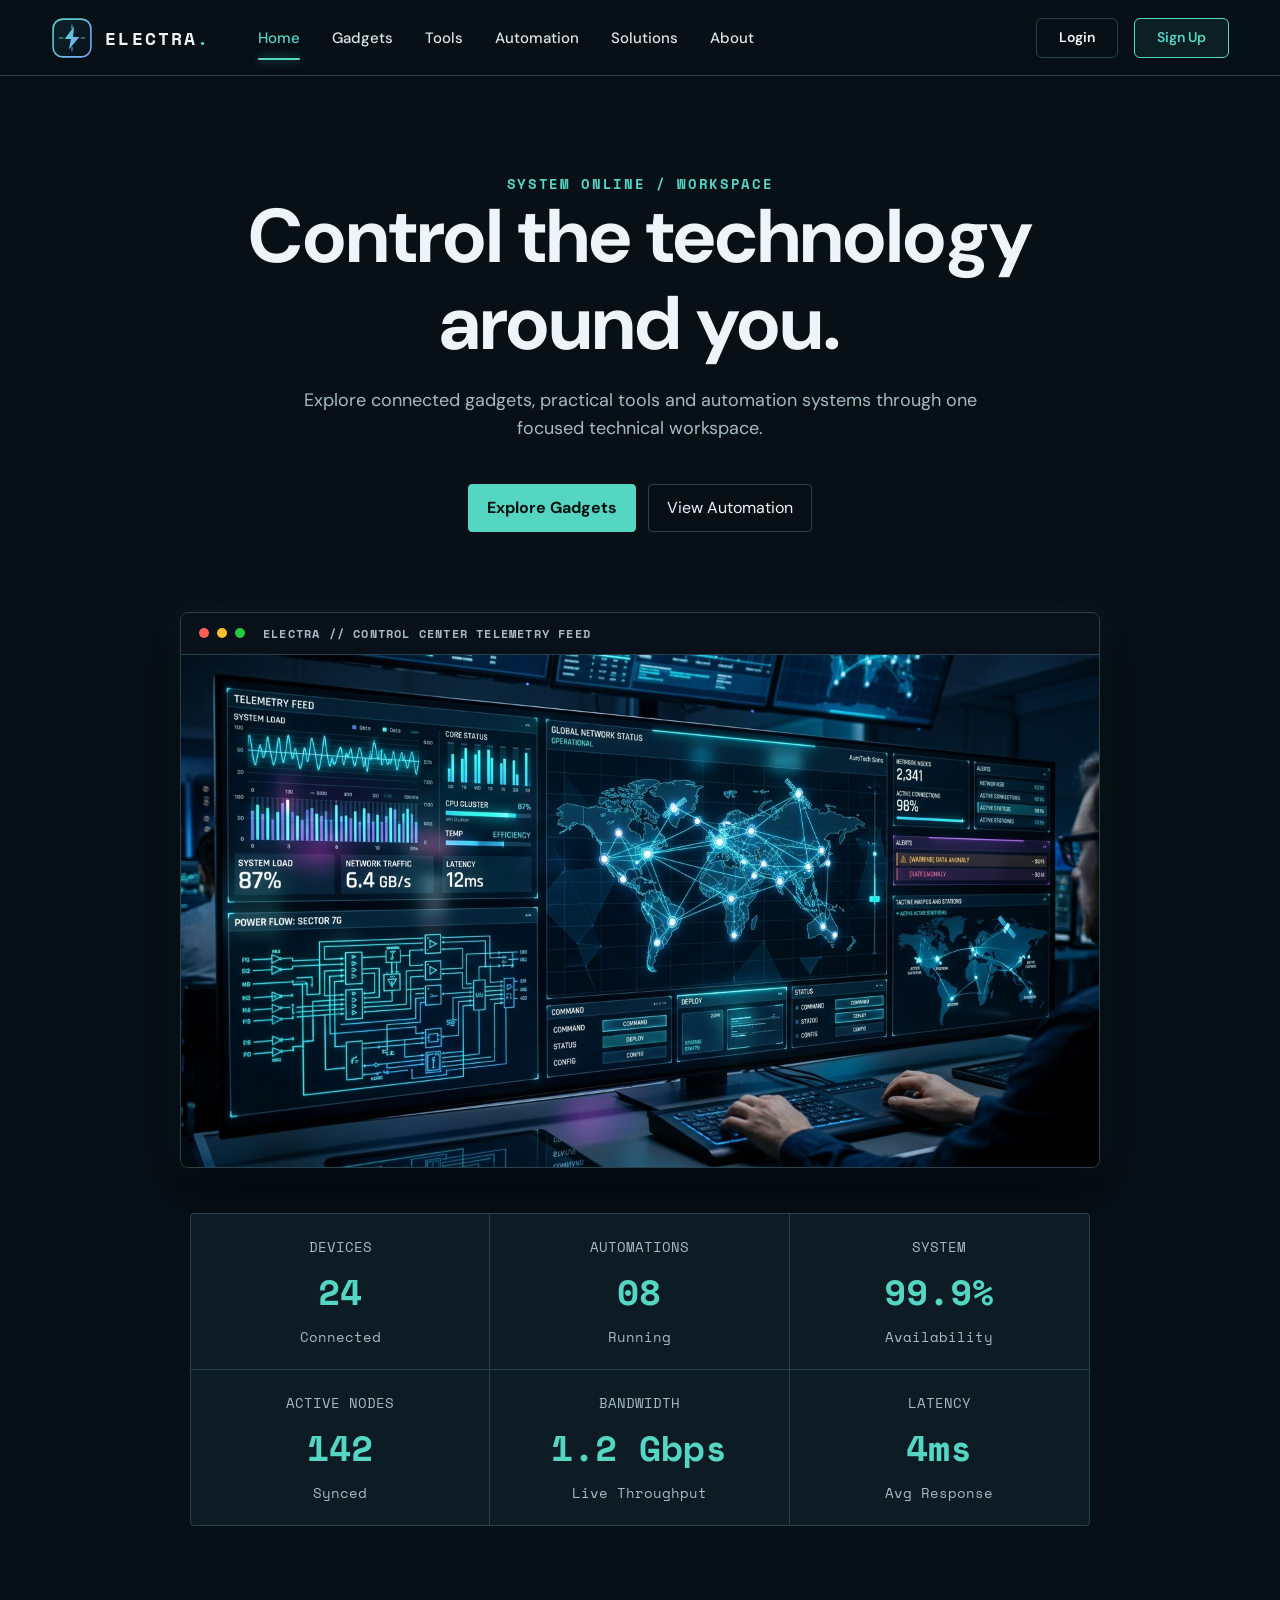
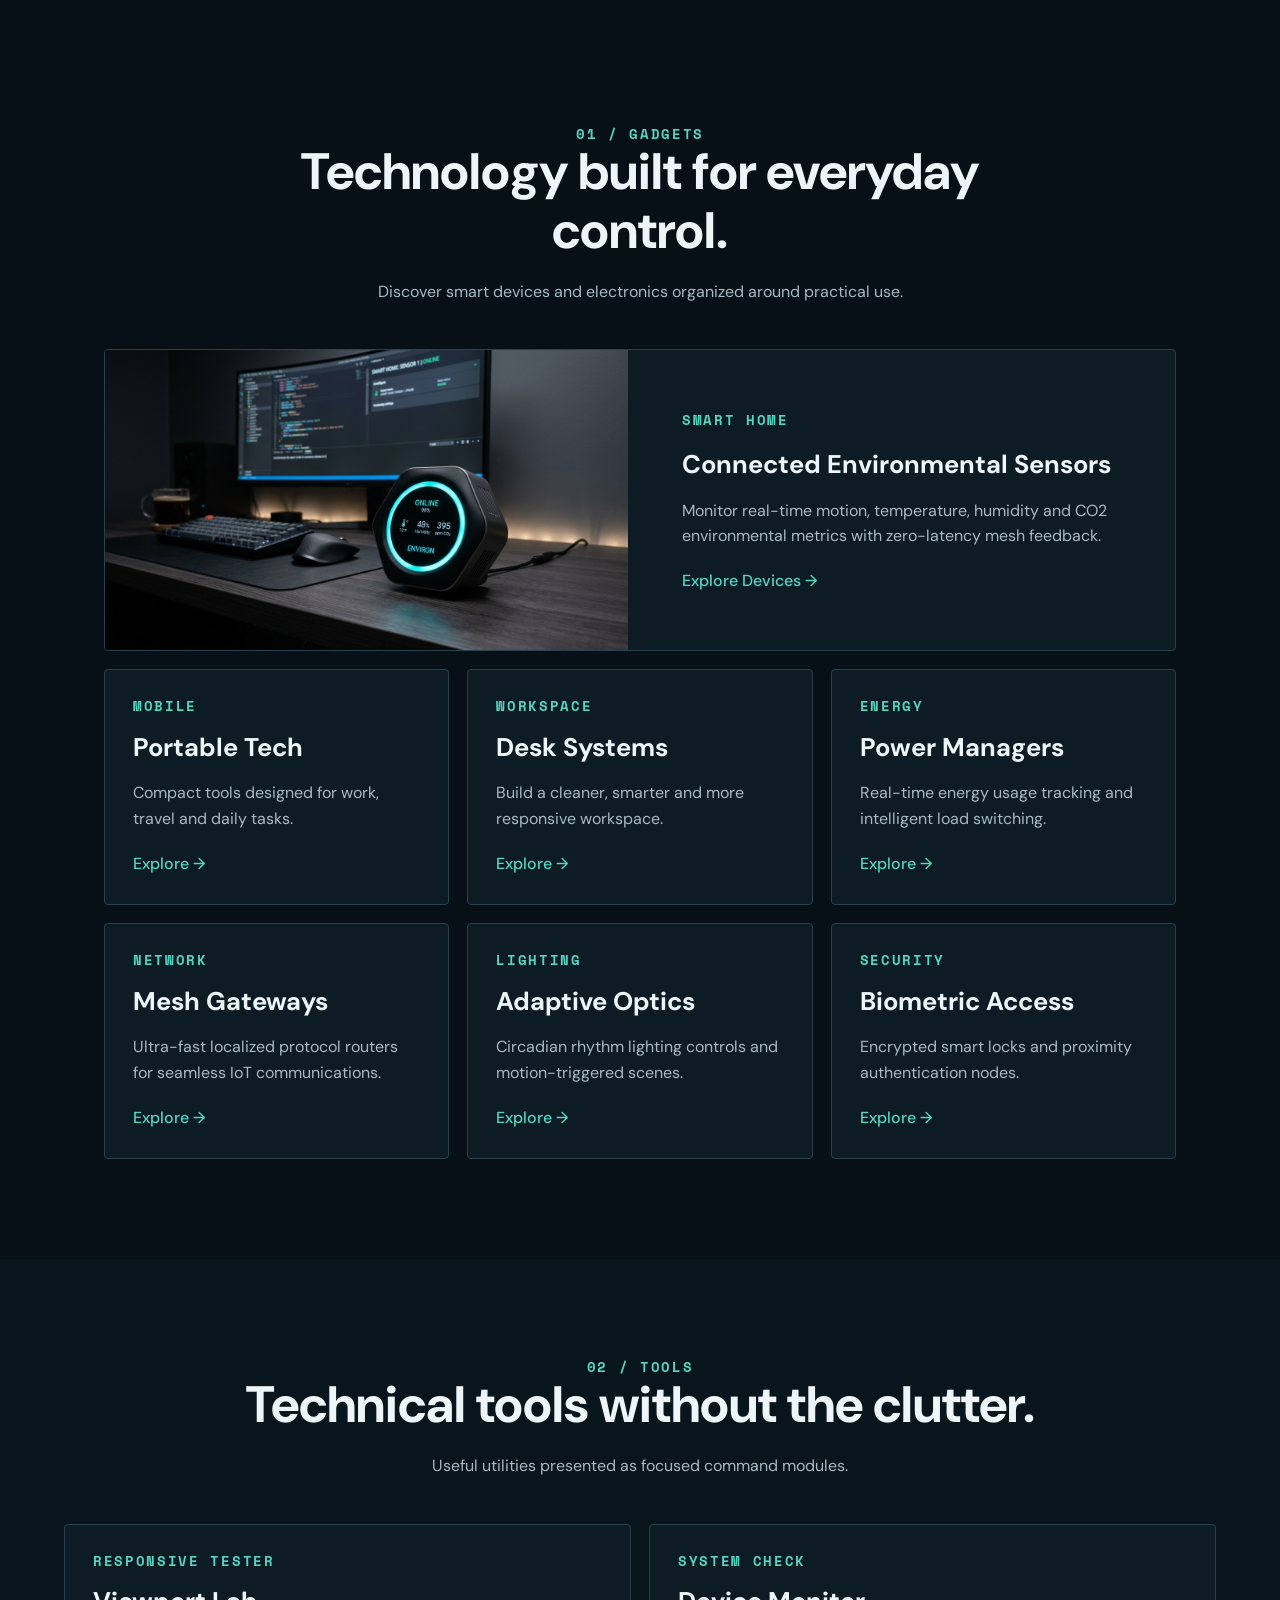
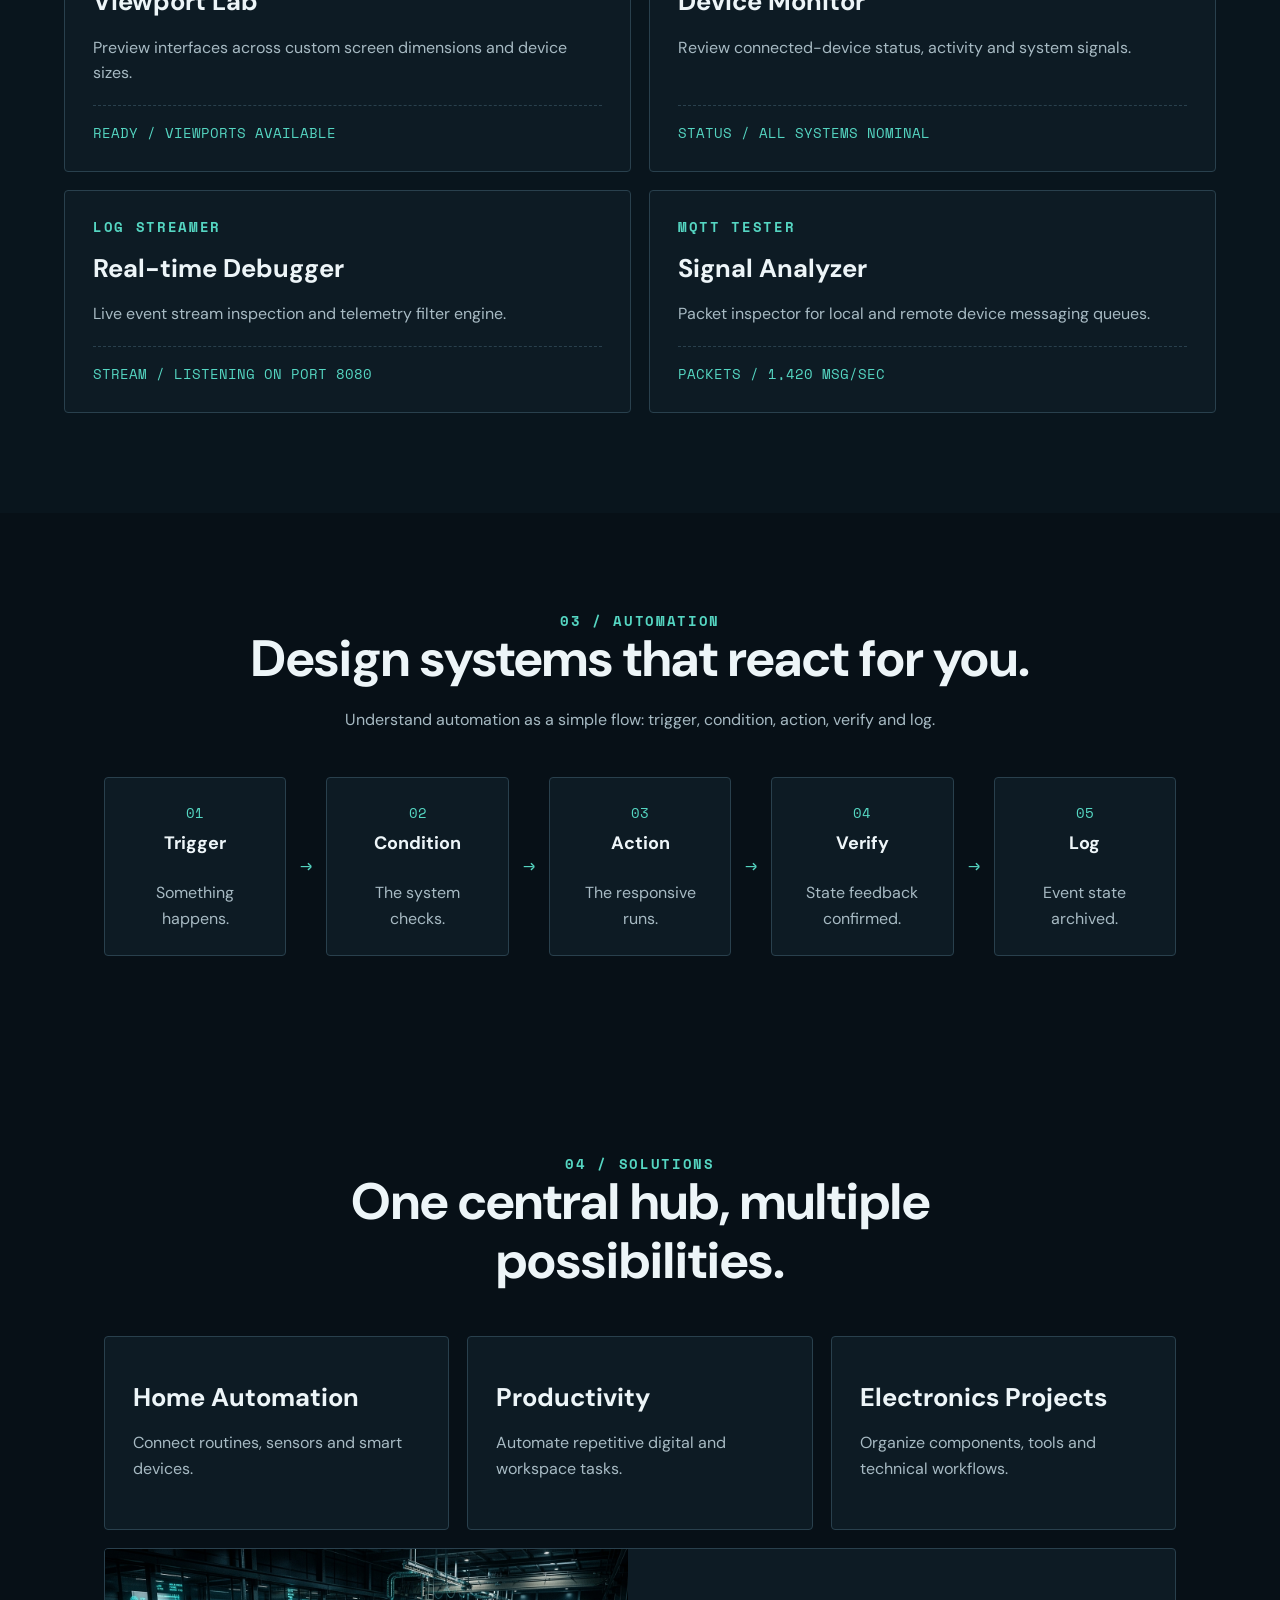
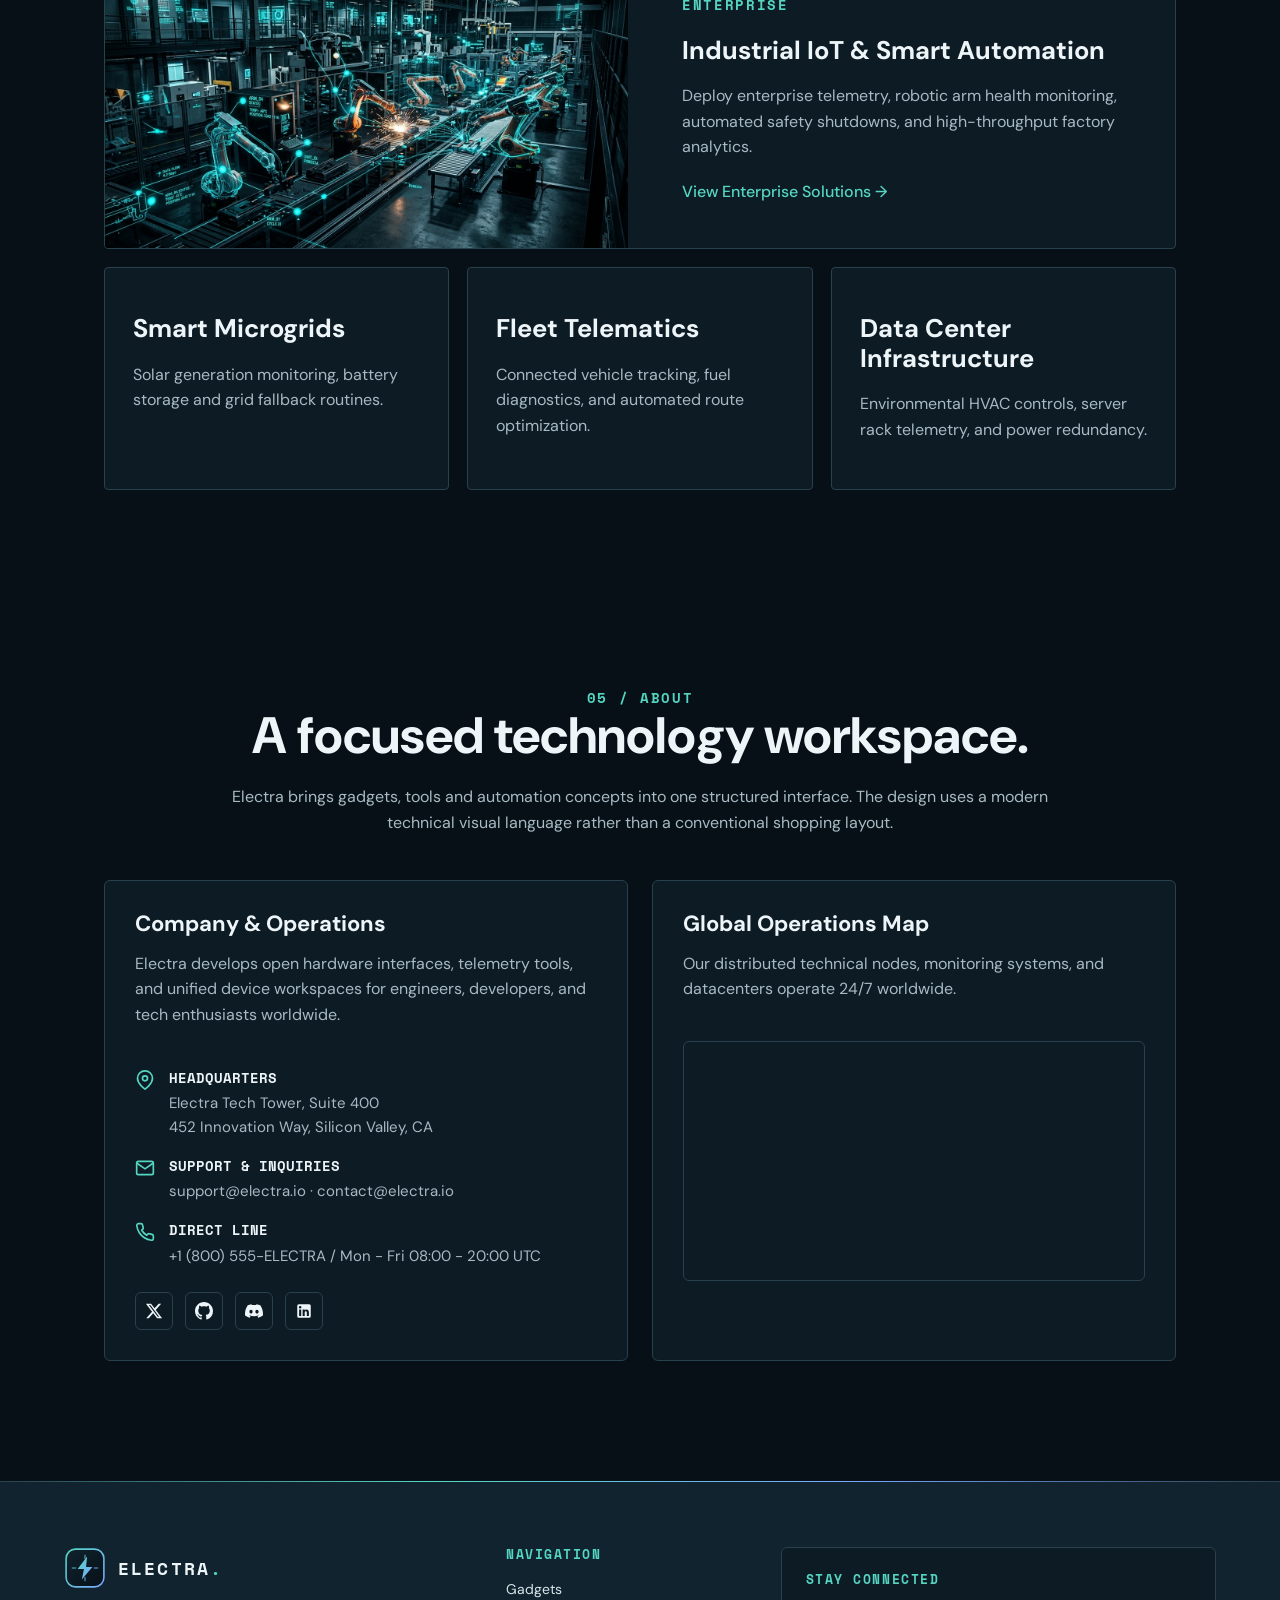
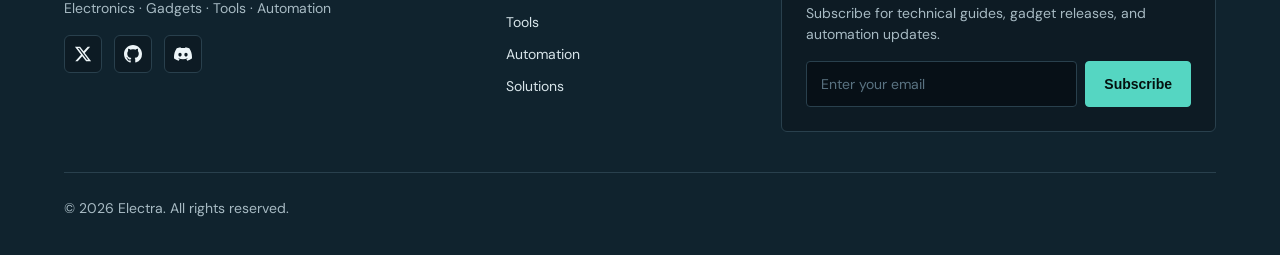
==== commit cd113705: "secondcommit" ====
--- a/index.html
+++ b/index.html
@@ -32,21 +32,23 @@
       <span class="brand-text">ELECTRA<span>.</span></span>
     </a>
 
-    <nav class="main-nav" aria-label="Main navigation">
-      <a href="#home" class="active">Home</a>
-      <a href="#gadgets">Gadgets</a>
-      <a href="#tools">Tools</a>
-      <a href="#automation">Automation</a>
-      <a href="#solutions">Solutions</a>
-      <a href="#about">About</a>
-    </nav>
-
-    <div class="auth-links">
-      <a class="login" href="login.html">Login</a>
-      <a class="signup" href="signup.html">Sign Up</a>
+    <div class="nav-wrapper">
+      <nav class="main-nav" aria-label="Main navigation">
+        <a href="#home" class="active">Home</a>
+        <a href="#gadgets">Gadgets</a>
+        <a href="#tools">Tools</a>
+        <a href="#automation">Automation</a>
+        <a href="#solutions">Solutions</a>
+        <a href="#about">About</a>
+      </nav>
+
+      <div class="auth-links">
+        <a class="login" href="login.html">Login</a>
+        <a class="signup" href="signup.html">Sign Up</a>
+      </div>
     </div>
 
-    <button class="menu-toggle" aria-label="Open menu">☰</button>
+    <button class="menu-toggle" aria-label="Open menu" aria-expanded="false">☰</button>
   </header>
 
   <main id="home">
--- a/styles.css
+++ b/styles.css
@@ -44,13 +44,12 @@
 .site-header {
   position: sticky;
   top: 0;
-  z-index: 20;
+  z-index: 100;
   min-height: 76px;
   padding: 0 4vw;
-  display: grid;
-  grid-template-columns: 1fr auto 1fr;
-  align-items: center;
-  gap: 24px;
+  display: flex;
+  justify-content: space-between;
+  align-items: center;
   background: rgba(7, 16, 23, 0.94);
   border-bottom: 1px solid var(--line);
   backdrop-filter: blur(14px);
@@ -64,6 +63,7 @@
   letter-spacing: 0.05em;
   white-space: nowrap;
   text-decoration: none;
+  flex-shrink: 0;
 }
 
 .brand-logo {
@@ -91,19 +91,28 @@
   color: var(--accent);
 }
 
+.nav-wrapper {
+  display: flex;
+  align-items: center;
+  justify-content: space-between;
+  flex: 1;
+  margin-left: 48px;
+}
+
 .main-nav {
   display: flex;
   justify-content: center;
   align-items: center;
-  gap: 24px;
+  gap: 32px;
 }
 
 .main-nav a {
   font-size: 15px;
   color: #d8e5ea;
   position: relative;
-  padding: 4px 0;
+  padding: 6px 0;
   transition: color 0.2s ease;
+  font-weight: 500;
 }
 
 .main-nav a:hover,
@@ -127,7 +136,8 @@
   display: flex;
   justify-content: flex-end;
   align-items: center;
-  gap: 12px;
+  gap: 16px;
+  margin-left: auto;
 }
 
 .auth-links a {
@@ -136,9 +146,9 @@
   display: inline-flex;
   align-items: center;
   justify-content: center;
-  height: 38px;
-  padding: 0 18px;
-  border-radius: 4px;
+  height: 40px;
+  padding: 0 22px;
+  border-radius: 6px;
   text-decoration: none;
   box-sizing: border-box;
   transition: all 0.2s ease;
@@ -153,19 +163,19 @@
 .auth-links .login:hover {
   border-color: var(--accent);
   color: var(--accent);
-  background: rgba(85, 214, 194, 0.05);
+  background: rgba(85, 214, 194, 0.08);
 }
 
 .auth-links .signup {
   border: 1px solid var(--accent);
   color: var(--accent);
-  background: rgba(85, 214, 194, 0.05);
+  background: rgba(85, 214, 194, 0.08);
 }
 
 .auth-links .signup:hover {
   background: var(--accent);
   color: #04110f;
-  box-shadow: 0 4px 15px rgba(85, 214, 194, 0.25);
+  box-shadow: 0 4px 18px rgba(85, 214, 194, 0.3);
 }
 
 .menu-toggle {
@@ -886,51 +896,195 @@
   font-size: 15px;
 }
 
+/* Password Visibility Toggle */
+.password-field-wrap {
+  position: relative;
+  display: flex;
+  align-items: center;
+  width: 100%;
+}
+
+.password-field-wrap input {
+  padding-right: 44px;
+}
+
+.toggle-password-btn {
+  position: absolute;
+  right: 8px;
+  top: 50%;
+  transform: translateY(-50%);
+  background: none;
+  border: none;
+  color: var(--muted);
+  cursor: pointer;
+  padding: 6px;
+  display: flex;
+  align-items: center;
+  justify-content: center;
+  border-radius: 4px;
+  transition: color 0.2s ease, background 0.2s ease;
+}
+
+.toggle-password-btn:hover {
+  color: var(--accent);
+  background: rgba(85, 214, 194, 0.1);
+}
+
+/* Social Login Buttons & Divider */
+.auth-divider {
+  display: flex;
+  align-items: center;
+  text-align: center;
+  margin: 22px 0 18px;
+}
+
+.auth-divider::before,
+.auth-divider::after {
+  content: '';
+  flex: 1;
+  border-bottom: 1px solid var(--line);
+}
+
+.auth-divider span {
+  padding: 0 12px;
+  font: 700 11px "Space Mono", monospace;
+  color: var(--muted);
+  letter-spacing: 0.1em;
+}
+
+.social-auth-buttons {
+  display: grid;
+  grid-template-columns: 1fr 1fr;
+  gap: 12px;
+}
+
+.social-btn {
+  display: flex;
+  align-items: center;
+  justify-content: center;
+  gap: 10px;
+  min-height: 44px;
+  background: var(--surface2);
+  border: 1px solid var(--line);
+  color: var(--text);
+  font-size: 14px;
+  font-weight: 600;
+  border-radius: 5px;
+  cursor: pointer;
+  transition: all 0.2s ease;
+}
+
+.social-btn:hover {
+  border-color: var(--accent);
+  background: rgba(85, 214, 194, 0.08);
+  transform: translateY(-1px);
+  box-shadow: 0 4px 14px rgba(0, 0, 0, 0.3);
+}
+
 /* Mobile & Responsive Rules */
 @media (max-width: 1000px) {
   .site-header {
-    grid-template-columns: 1fr auto;
-  }
-  
-  .main-nav,
-  .auth-links {
+    padding: 0 20px;
+    justify-content: space-between;
+  }
+  
+  .nav-wrapper {
     display: none;
-  }
-  
-  .main-nav.mobile-open,
-  .auth-links.mobile-open {
-    display: flex;
-  }
-  
-  .main-nav.mobile-open {
     position: absolute;
-    top: 76px;
+    top: 100%;
     left: 0;
     right: 0;
+    background: var(--surface2);
+    flex-direction: column;
+    padding: 28px 24px;
+    border-bottom: 1px solid var(--line);
+    border-top: 1px solid rgba(85, 214, 194, 0.15);
+    box-shadow: 0 20px 40px rgba(0, 0, 0, 0.75);
+    gap: 24px;
+    margin-left: 0;
+  }
+
+  .nav-wrapper.mobile-open {
+    display: flex;
+    animation: menuSlideDown 0.25s ease-out forwards;
+  }
+  
+  .main-nav {
+    flex-direction: column;
+    width: 100%;
+    gap: 14px;
+    align-items: center;
+  }
+  
+  .main-nav a {
+    font-size: 16px;
+    font-weight: 500;
+    padding: 10px 20px;
+    width: 100%;
+    text-align: center;
+    border-radius: 6px;
+    transition: background 0.2s ease, color 0.2s ease;
+  }
+  
+  .main-nav a:hover,
+  .main-nav a.active {
+    background: rgba(85, 214, 194, 0.08);
+    color: var(--accent);
+  }
+  
+  .main-nav a.active::after {
+    display: none;
+  }
+
+  .auth-links {
+    width: 100%;
+    justify-content: center;
+    gap: 14px;
+    padding-top: 20px;
+    border-top: 1px solid var(--line);
+    margin-top: 4px;
+  }
+
+  .auth-links a {
+    flex: 1;
+    max-width: 180px;
+    height: 44px;
+    font-size: 15px;
+  }
+  
+  .menu-toggle {
+    display: flex;
+    align-items: center;
+    justify-content: center;
+    width: 40px;
+    height: 40px;
+    border-radius: 6px;
+    border: 1px solid var(--line);
+    color: var(--text);
+    font-size: 20px;
     background: var(--surface);
-    flex-direction: column;
-    padding: 24px;
-    border-bottom: 1px solid var(--line);
-    gap: 16px;
-  }
-  
-  .auth-links.mobile-open {
-    position: absolute;
-    top: 310px;
-    left: 0;
-    right: 0;
-    background: var(--surface);
-    justify-content: center;
-    padding: 0 24px 24px;
-    border-bottom: 1px solid var(--line);
-  }
-  
-  .menu-toggle {
-    display: block;
+    cursor: pointer;
+    transition: all 0.2s ease;
+  }
+
+  .menu-toggle:hover {
+    border-color: var(--accent);
+    color: var(--accent);
   }
   
   .card-grid.three {
     grid-template-columns: repeat(2, 1fr);
+  }
+}
+
+@keyframes menuSlideDown {
+  from {
+    opacity: 0;
+    transform: translateY(-8px);
+  }
+  to {
+    opacity: 1;
+    transform: translateY(0);
   }
 }
 
